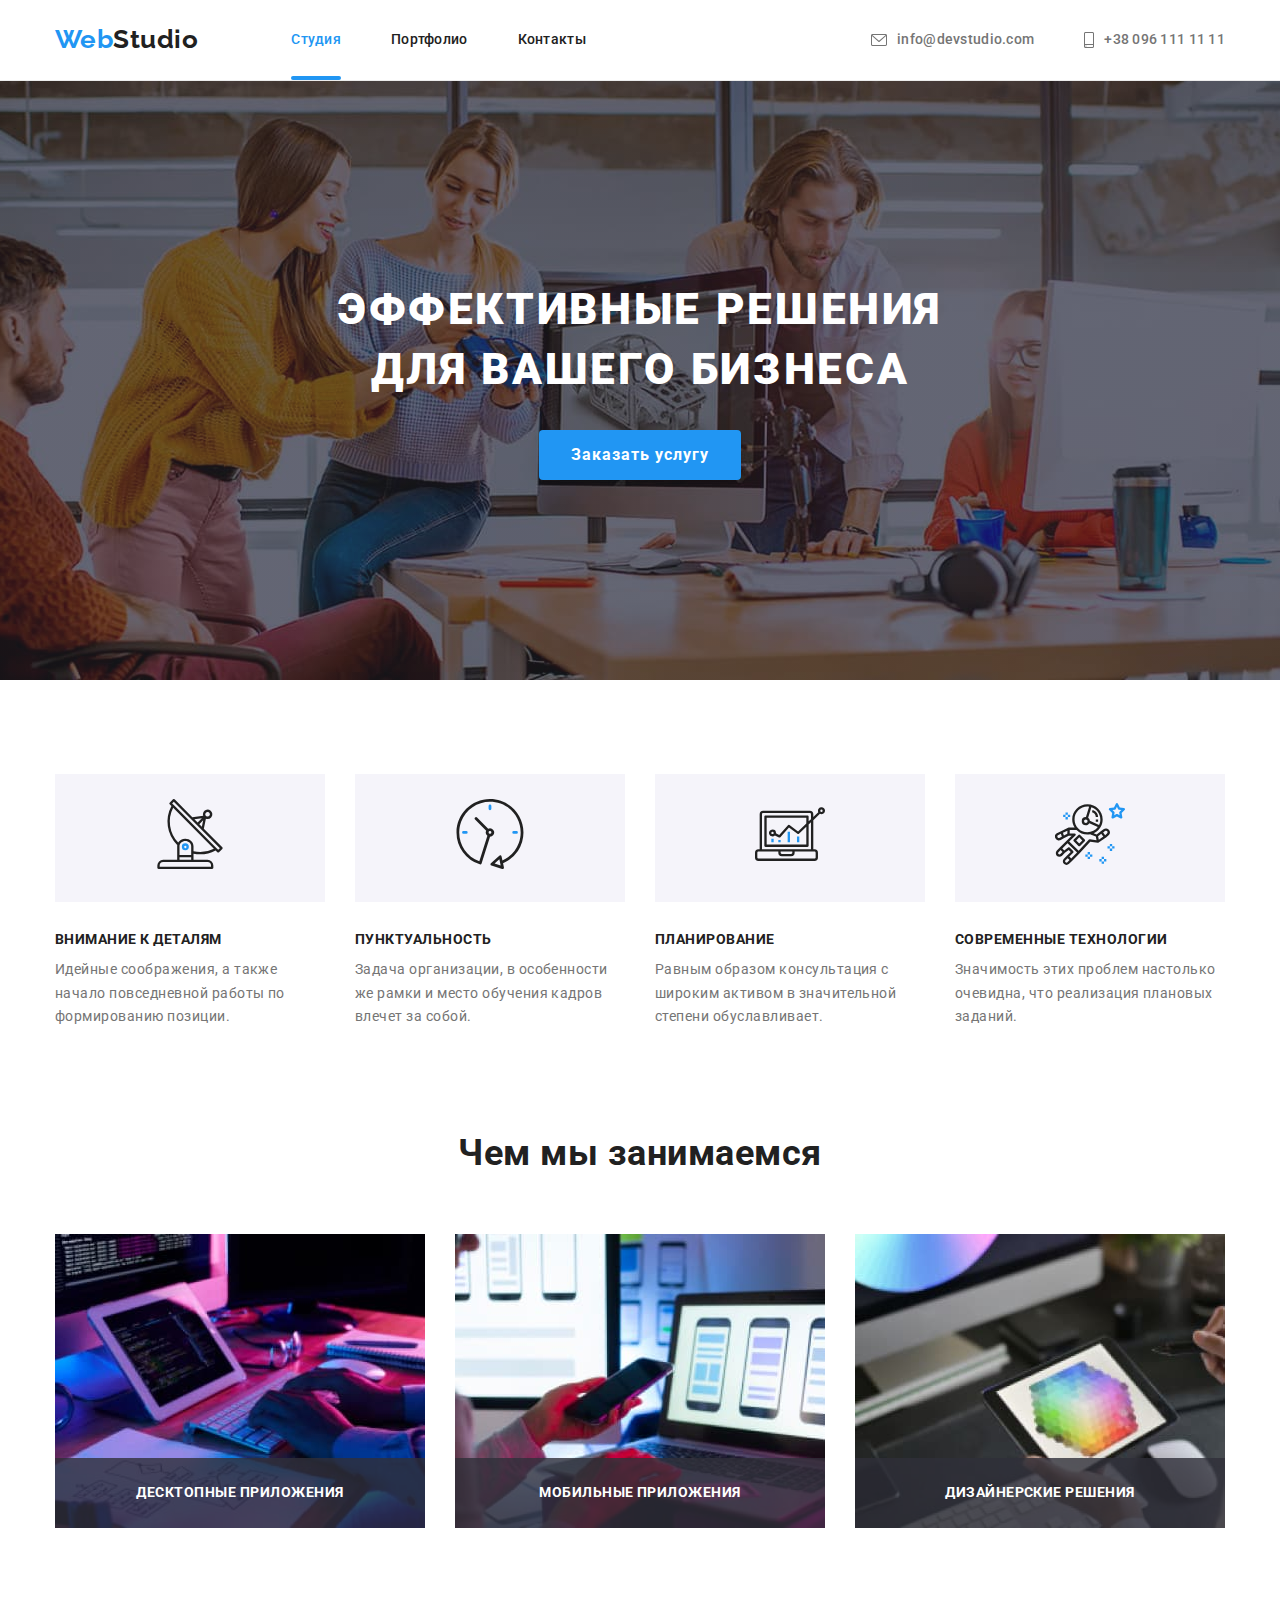
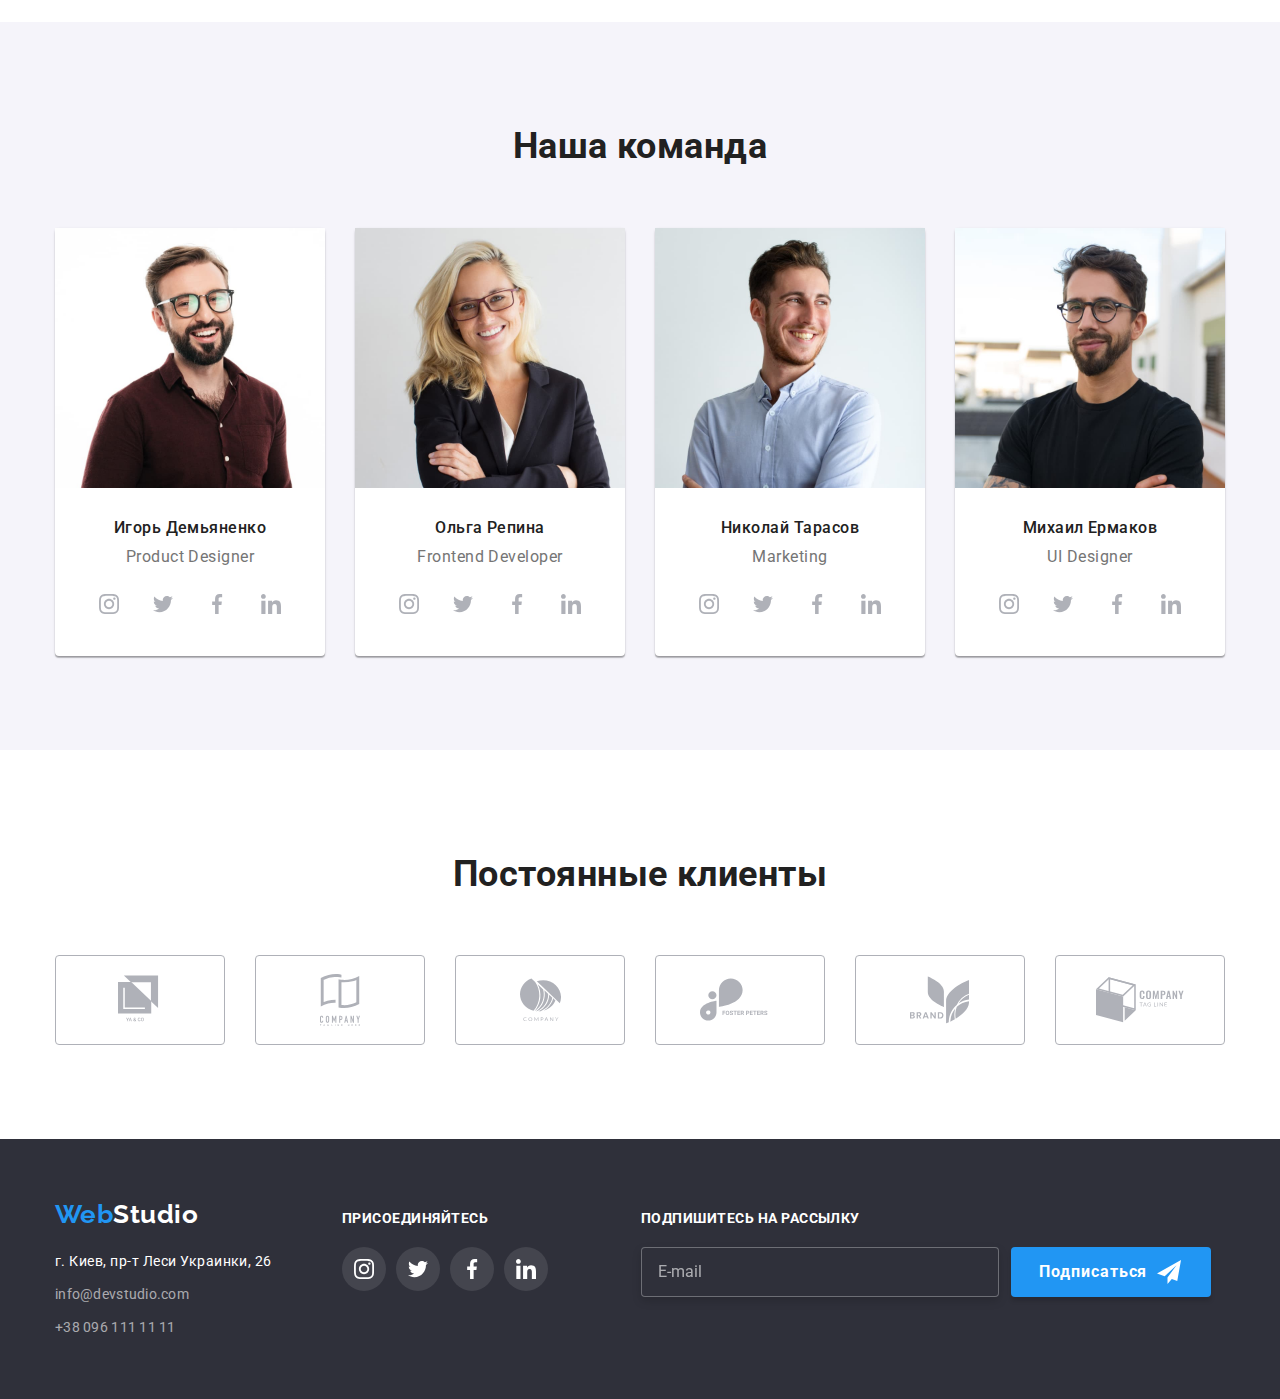
==== index.html @ d0f52b03 "start sass" ====
<!DOCTYPE html>
<html lang="ru">
  <head>
    <meta charset="UTF-8" />
    <meta name="viewport" content="width=device-width, initial-scale=1.0" />
    <title>WebStudio</title>
    <link
      href="https://fonts.googleapis.com/css2?family=Raleway:wght@700&family=Roboto:wght@400;500;700;900&display=swap"
      rel="stylesheet"
    />
    <link rel="stylesheet" href="./css/normalize.css" />
    <link rel="stylesheet" href="./css/styles.css" />
  </head>
  <body class="page">
    <header class="header">
      <div class="container head">
        <nav class="site-nav">
          <a href="./index.html" class="logo"
            ><span class="logoblue">Web</span>Studio</a
          >
          <ul class="site-nav list">
            <li class="site-nav item">
              <a href="./index.html" class="link nav current">Студия</a>
            </li>
            <li class="site-nav item">
              <a href="./portfolio.html" class="link nav">Портфолио</a>
            </li>
            <li class="site-nav item">
              <a href="#contacts" class="link nav">Контакты</a>
            </li>
          </ul>
        </nav>
        <ul class="site-nav list">
          <li class="site-nav item">
            <a href="mailto:info@devstudio.com" class="link nav mail">
              <svg class="envelope-icon">
                <use href="./img/sprite.svg#envelope"></use>
              </svg>
              info@devstudio.com
            </a>
          </li>
          <li class="site-nav item">
            <a href="tel:+380961111111" class="link nav phone">
              <svg class="smartphone-icon">
                <use href="./img/sprite.svg#smartphone"></use>
              </svg>
              +38 096 111 11 11
            </a>
          </li>
        </ul>
      </div>
    </header>

    <main>
      <section class="hero">
        <h1 class="hero-title">Эффективные решения для вашего бизнеса</h1>
        <button class="button" type="button" data-modal-open>
          Заказать услугу
        </button>
      </section>
      <section class="section feature">
        <div class="container feature">
          <h2 class="section-title no-title">Особенности</h2>
          <ul class="feature list">
            <li class="feature item">
              <div class="feature-icon-block">
                <svg class="feature-icon">
                  <use href="./img/sprite.svg#antenna"></use>
                </svg>
              </div>
              <h3 class="feature-title">Внимание к деталям</h3>
              <p class="feature-text">
                Идейные соображения, а также начало повседневной работы по
                формированию позиции.
              </p>
            </li>
            <li class="feature item">
              <div class="feature-icon-block">
                <svg class="feature-icon">
                  <use href="./img/sprite.svg#clock"></use>
                </svg>
              </div>
              <h3 class="feature-title">Пунктуальность</h3>
              <p class="feature-text">
                Задача организации, в особенности же рамки и место обучения
                кадров влечет за собой.
              </p>
            </li>
            <li class="feature item">
              <div class="feature-icon-block">
                <svg class="feature-icon">
                  <use href="./img/sprite.svg#diagram"></use>
                </svg>
              </div>
              <h3 class="feature-title">Планирование</h3>
              <p class="feature-text">
                Равным образом консультация с широким активом в значительной
                степени обуславливает.
              </p>
            </li>
            <li class="feature item">
              <div class="feature-icon-block">
                <svg class="feature-icon">
                  <use href="./img/sprite.svg#astronaut"></use>
                </svg>
              </div>

              <h3 class="feature-title">Современные технологии</h3>
              <p class="feature-text">
                Значимость этих проблем настолько очевидна, что реализация
                плановых заданий.
              </p>
            </li>
          </ul>
        </div>
      </section>
      <section class="section">
        <div class="container">
          <h2 class="section-title">Чем мы занимаемся</h2>
          <ul class="we-do list">
            <li class="we-do item">
              <div class="we-do-title">
                <img
                  src="./img/img1.jpg"
                  alt="Бэкенд разработка"
                  class="we-do-img"
                />
                <div class="we-do-label">
                  <p class="we-do-text">Десктопные приложения</p>
                </div>
              </div>
            </li>
            <li class="we-do item">
              <div class="we-do-title">
                <img
                  src="./img/img2.jpg"
                  alt="Фронтенд разработка"
                  class="we-do-img"
                />
                <div class="we-do-label">
                  <p class="we-do-text">Мобильные приложения</p>
                </div>
              </div>
            </li>
            <li class="we-do item">
              <div class="we-do-title">
                <img
                  src="./img/img3.jpg"
                  alt="Разработка дизайна"
                  class="we-do-img"
                />
                <div class="we-do-label">
                  <p class="we-do-text">Дизайнерские решения</p>
                </div>
              </div>
            </li>
          </ul>
        </div>
      </section>
      <section class="section team">
        <div class="container">
          <h2 class="section-title">Наша команда</h2>
          <ul class="team list">
            <li class="team item">
              <img
                src="./img/product-designer.jpg"
                alt="Фото участника команды"
                class="team-img"
              />
              <div class="team-content">
                <h3 class="team-title">Игорь Демьяненко</h3>
                <p class="team-text">Product Designer</p>
                <ul class="social list">
                  <li class="social-item">
                    <a href="" class="icon-social">
                      <svg class="social-icon-svg">
                        <use href="./img/sprite.svg#instagram"></use>
                      </svg>
                    </a>
                  </li>
                  <li class="social-item">
                    <a href="" class="icon-social">
                      <svg class="social-icon-svg">
                        <use href="./img/sprite.svg#twitter"></use>
                      </svg>
                    </a>
                  </li>
                  <li class="social-item">
                    <a href="" class="icon-social">
                      <svg class="social-icon-svg">
                        <use href="./img/sprite.svg#facebook"></use>
                      </svg>
                    </a>
                  </li>
                  <li class="social-item">
                    <a href="" class="icon-social">
                      <svg class="social-icon-svg">
                        <use href="./img/sprite.svg#linkedin"></use>
                      </svg>
                    </a>
                  </li>
                </ul>
              </div>
            </li>
            <li class="team item">
              <img
                src="./img/frontend-developer.jpg"
                alt="Фото участника команды"
                class="team-img"
              />
              <div class="team-content">
                <h3 class="team-title">Ольга Репина</h3>
                <p class="team-text">Frontend Developer</p>
                <ul class="social list">
                  <li class="social-item">
                    <a href="" class="icon-social">
                      <svg class="social-icon-svg">
                        <use href="./img/sprite.svg#instagram"></use>
                      </svg>
                    </a>
                  </li>
                  <li class="social-item">
                    <a href="" class="icon-social">
                      <svg class="social-icon-svg">
                        <use href="./img/sprite.svg#twitter"></use>
                      </svg>
                    </a>
                  </li>
                  <li class="social-item">
                    <a href="" class="icon-social">
                      <svg class="social-icon-svg">
                        <use href="./img/sprite.svg#facebook"></use>
                      </svg>
                    </a>
                  </li>
                  <li class="social-item">
                    <a href="" class="icon-social">
                      <svg class="social-icon-svg">
                        <use href="./img/sprite.svg#linkedin"></use>
                      </svg>
                    </a>
                  </li>
                </ul>
              </div>
            </li>
            <li class="team item">
              <img
                src="./img/marketing.jpg"
                alt="Фото участника команды"
                class="team-img"
              />
              <div class="team-content">
                <h3 class="team-title">Николай Тарасов</h3>
                <p class="team-text">Marketing</p>
                <ul class="social list">
                  <li class="social-item">
                    <a href="" class="icon-social">
                      <svg class="social-icon-svg">
                        <use href="./img/sprite.svg#instagram"></use>
                      </svg>
                    </a>
                  </li>
                  <li class="social-item">
                    <a href="" class="icon-social">
                      <svg class="social-icon-svg">
                        <use href="./img/sprite.svg#twitter"></use>
                      </svg>
                    </a>
                  </li>
                  <li class="social-item">
                    <a href="" class="icon-social">
                      <svg class="social-icon-svg">
                        <use href="./img/sprite.svg#facebook"></use>
                      </svg>
                    </a>
                  </li>
                  <li class="social-item">
                    <a href="" class="icon-social">
                      <svg class="social-icon-svg">
                        <use href="./img/sprite.svg#linkedin"></use>
                      </svg>
                    </a>
                  </li>
                </ul>
              </div>
            </li>
            <li class="team item">
              <img
                src="./img/ui-designer.jpg"
                alt="Фото участника команды"
                class="team-img"
              />
              <div class="team-content">
                <h3 class="team-title">Михаил Ермаков</h3>
                <p class="team-text">UI Designer</p>
                <ul class="social list">
                  <li class="social-item">
                    <a href="" class="icon-social">
                      <svg class="social-icon-svg">
                        <use href="./img/sprite.svg#instagram"></use>
                      </svg>
                    </a>
                  </li>
                  <li class="social-item">
                    <a href="" class="icon-social">
                      <svg class="social-icon-svg">
                        <use href="./img/sprite.svg#twitter"></use>
                      </svg>
                    </a>
                  </li>
                  <li class="social-item">
                    <a href="" class="icon-social">
                      <svg class="social-icon-svg">
                        <use href="./img/sprite.svg#facebook"></use>
                      </svg>
                    </a>
                  </li>
                  <li class="social-item">
                    <a href="" class="icon-social">
                      <svg class="social-icon-svg">
                        <use href="./img/sprite.svg#linkedin"></use>
                      </svg>
                    </a>
                  </li>
                </ul>
              </div>
            </li>
          </ul>
        </div>
      </section>
      <section class="section">
        <div class="container">
          <h2 class="clients section-title">Постоянные клиенты</h2>
          <ul class="clients list">
            <li class="clients item">
              <a href="" class="clients-link">
                <svg class="clients-icon" width="44">
                  <use href="./img/sprite.svg#logo-1"></use>
                </svg>
              </a>
            </li>
            <li class="clients item">
              <a href="" class="clients-link">
                <svg class="clients-icon" width="40">
                  <use href="./img/sprite.svg#logo-2"></use>
                </svg>
              </a>
            </li>
            <li class="clients item">
              <a href="" class="clients-link">
                <svg class="clients-icon" width="41">
                  <use href="./img/sprite.svg#logo-3"></use>
                </svg>
              </a>
            </li>
            <li class="clients item">
              <a href="" class="clients-link">
                <svg class="clients-icon" width="80">
                  <use href="./img/sprite.svg#logo-4"></use>
                </svg>
              </a>
            </li>
            <li class="clients item">
              <a href="" class="clients-link">
                <svg class="clients-icon" width="59">
                  <use href="./img/sprite.svg#logo-5"></use>
                </svg>
              </a>
            </li>
            <li class="clients item">
              <a href="" class="clients-link">
                <svg class="clients-icon" width="88">
                  <use href="./img/sprite.svg#logo-6"></use>
                </svg>
              </a>
            </li>
          </ul>
        </div>
      </section>
    </main>

    <footer>
      <div class="container footer">
        <div class="contacts-footer" id="contacts">
          <a href="./index.html" class="logo footerlogo"
            ><span class="logoblue">Web</span>Studio</a
          >
          <address class="address">
            <p class="address-text">г. Киев, пр-т Леси Украинки, 26</p>
            <ul class="list">
              <li class="footer-contact-list">
                <a href="mailto:info@devstudio.com" class="link footer-link"
                  >info@devstudio.com</a
                >
              </li>
              <li class="footer-contact-list">
                <a href="tel:+380961111111" class="link footer-link">
                  +38 096 111 11 11
                </a>
              </li>
            </ul>
          </address>
        </div>

        <div class="join-footer">
          <p class="join-text">присоединяйтесь</p>
          <ul class="social list">
            <li class="social-item">
              <a href="" class="icon-social">
                <svg class="social-icon-svg">
                  <use href="./img/sprite.svg#instagram"></use>
                </svg>
              </a>
            </li>
            <li class="social-item">
              <a href="" class="icon-social">
                <svg class="social-icon-svg">
                  <use href="./img/sprite.svg#twitter"></use>
                </svg>
              </a>
            </li>
            <li class="social-item">
              <a href="" class="icon-social">
                <svg class="social-icon-svg">
                  <use href="./img/sprite.svg#facebook"></use>
                </svg>
              </a>
            </li>
            <li class="social-item">
              <a href="" class="icon-social">
                <svg class="social-icon-svg">
                  <use href="./img/sprite.svg#linkedin"></use>
                </svg>
              </a>
            </li>
          </ul>
        </div>
        <div class="subscribe-footer">
          <p class="join-text">Подпишитесь на рассылку</p>
          <div class="subscribe-form">
            <input
              type="email"
              name="email-sub"
              id="email-sub"
              placeholder="E-mail"
              autocomplete="email"
            />
            <button type="submit" class="button">
              Подписаться
              <svg class="subscribe-icon-svg">
                <use href="./img/sprite.svg#icon-send"></use>
              </svg>
            </button>
          </div>
        </div>
      </div>
    </footer>
    <div class="backdrop is-hidden" data-modal>
      <div class="modal">
        <button class="button-close" type="button" data-modal-close>
          <svg class="icon-close">
            <use href="./img/sprite.svg#close"></use>
          </svg>
        </button>
        <p class="modal-title">Оставьте свои данные, мы вам перезвоним</p>
        <form class="js-form">
          <!-- Имя -->
          <div class="form-field">
            <label for="name">Имя</label>
            <input
              class="form-input"
              type="text"
              name="name"
              id="name"
              autocomplete="name"
            />
            <svg class="icon-form-field">
              <use href="./img/sprite.svg#person"></use>
            </svg>
          </div>
          <!-- Телефон -->
          <div class="form-field">
            <label for="tel">Телефон</label>
            <input
              class="form-input"
              type="tel"
              name="tel"
              id="tel"
              autocomplete="tel"
            />
            <svg class="icon-form-field">
              <use href="./img/sprite.svg#phone"></use>
            </svg>
          </div>
          <!-- Почта -->
          <div class="form-field">
            <label for="email">Почта</label>
            <input
              class="form-input"
              type="email"
              name="email"
              id="email"
              autocomplete="email"
            />
            <svg class="icon-form-field">
              <use href="./img/sprite.svg#email"></use>
            </svg>
          </div>
          <!-- Комментарий -->
          <div class="form-field comment">
            <label for="name">Комментарий</label>
            <textarea
              name="comment"
              id="comment"
              rows="6"
              placeholder="Введите текст"
            ></textarea>
          </div>

          <!-- Соглашение -->

          <div class="foem">
            <label for="policy" class="checkbox-label">
              <input
                class="checkbox"
                type="checkbox"
                name="policy"
                value="accept"
                id="policy"
              />
              <span class="icon-check"></span>
              <span>
                Соглашаюсь с рассылкой и принимаю
                <a href="">Условия договора</a>
              </span>
            </label>
          </div>

          <!-- Кнопка отправить -->
          <button type="submit" class="button">Отправить</button>
        </form>
      </div>
    </div>
    <script src="./js/modal.js"></script>
    <script>
      (() => {
        document.querySelector(".js-form").addEventListener("submit", (e) => {
          e.preventDefault();

          new FormData(e.currentTarget).forEach((value, name) =>
            console.log(`${name}: ${value}`)
          );
        });
      })();
    </script>
  </body>
</html>
---- css/styles.css ----
:root {
  --primary-text-color: #757575;
  --title-text-color: #212121;
  --accent-color: #2196f3;
  --white-color: #ffffff;
  --button-background: #f5f4fa;
  --footer-link-color: rgba(255, 255, 255, 0.6);
  --secondary-background: #2f303a;
  --grey-background: #f5f4fa;
  --icon-grey: #afb1b8;
}

*,
::after,
::before {
  box-sizing: border-box;
}

h1,
h2,
h3,
h4,
h5,
h6,
p {
  margin-top: 0;
  margin-bottom: 0;
}

main {
  position: relative;
}

img {
  display: block;
  max-width: 100%;
  height: auto;
}

.container.head {
  display: flex;
  justify-content: space-between;
}

.container {
  margin-left: auto;
  margin-right: auto;
  width: 1200px;
  padding-left: 15px;
  padding-right: 15px;
}

.list {
  margin: 0;
  padding: 0;
  list-style: none;
}

.header {
  position: fixed;
  width: 100%;
  min-height: 80px;
  top: 0;
  left: 0;
  z-index: 1;

  background-color: var(--white-color);
  border-bottom: 1px solid #ececec;
}

.page {
  color: var(--primary-text-color);
  background-color: var(--white-color);
  padding-top: 80px;
  font-family: Roboto, sans-serif;
  letter-spacing: 0.03em;
}
.logo {
  color: var(--title-text-color);

  font-family: Raleway;
  font-weight: bold;
  font-size: 26px;
  line-height: 1.2;
  text-decoration: none;
}
.logoblue {
  color: var(--accent-color);
}

/* Site nav */

.site-nav {
  display: flex;
  align-items: center;
}

.site-nav.list {
  margin-left: 93px;
}

.link {
  color: var(--title-text-color);

  font-weight: 500;
  font-size: 14px;
  line-height: 1.14;
  letter-spacing: 0.02em;
  text-decoration: none;
}

.link.nav {
  display: block;
  padding-top: 32px;
  padding-bottom: 32px;
}

.link.mail {
  color: var(--primary-text-color);
  display: inline-flex;
  align-items: center;
}

.envelope-icon {
  fill: currentColor;
  width: 16px;
  height: 12px;
  margin-right: 10px;
  background-size: contain;
  background-repeat: no-repeat;
  background-position: center;
}

.link.phone {
  color: var(--primary-text-color);
  display: inline-flex;
  align-items: center;
}

.smartphone-icon {
  fill: currentColor;
  width: 10px;
  height: 16px;
  margin-right: 10px;
  background-size: contain;
  background-repeat: no-repeat;
  background-position: center;
}

.link:hover,
.link:focus {
  color: var(--accent-color);
}
.link.current {
  position: relative;
  color: var(--accent-color);
}

.link.current::after {
  position: absolute;
  content: "";
  width: 100%;
  height: 4px;
  bottom: 0px;
  left: 0px;

  background: var(--accent-color);
  border-radius: 2px;
}

.site-nav .item {
  margin-right: 50px;
}

.site-nav .item:last-child {
  margin-right: 0;
}

.hero {
  display: flex;
  flex-direction: column;
  justify-content: center;
  align-items: center;
  max-width: 1600px;
  height: 600px;
  margin-left: auto;
  margin-right: auto;
  text-align: center;
  background-color: #c4c4c4;
  background-image: linear-gradient(
      rgba(47, 48, 58, 0.4) 0%,
      rgba(47, 48, 58, 0.4) 100%
    ),
    url(../img/hero-background.jpg);
  background-repeat: no-repeat;
  background-position: center;
  background-size: cover;
}

.hero-title {
  margin-top: 0;
  margin-bottom: 30px;
  margin-left: auto;
  margin-right: auto;
  width: 696px;
  color: var(--white-color);

  font-weight: 900;
  font-size: 44px;
  line-height: 1.36;
  letter-spacing: 0.06em;
  text-transform: uppercase;
}

.backdrop {
  position: fixed;
  top: 0;
  left: 0;
  width: 100%;
  height: 100%;
  background-color: rgba(0, 0, 0, 0.2);
  z-index: 2;
}

.backdrop.is-hidden {
  opacity: 0;
  pointer-events: none;
}

.modal {
  position: absolute;
  display: flex;
  flex-direction: column;

  top: 50%;
  left: 50%;
  transform: translate(-50%, -50%);
  min-width: 528px;
  min-height: 581px;
  background-color: var(--white-color);
  padding: 40px;

  box-shadow: 0px 1px 3px rgba(0, 0, 0, 0.12), 0px 1px 1px rgba(0, 0, 0, 0.14),
    0px 2px 1px rgba(0, 0, 0, 0.2);
  border-radius: 4px;
}

.button-close {
  position: absolute;

  display: flex;
  justify-content: center;
  align-items: center;

  right: 8px;
  top: 8px;
  color: #000000;
  background-color: var(--white-color);
  border-radius: 50%;

  width: 30px;
  height: 30px;
  border: 1px solid rgba(0, 0, 0, 0.1);
  cursor: pointer;
}

.icon-close {
  width: 11px;
  height: 11px;
  fill: currentColor;
  transform: rotate(-180deg);
  transition: fill 250ms cubic-bezier(0.4, 0, 0.2, 1),
    transform 250ms cubic-bezier(0.4, 0, 0.2, 1);
}

.button-close:hover .icon-close,
.button-close:focus .icon-close {
  fill: var(--accent-color);
  transform: rotate(180deg);
  transition: fill 250ms cubic-bezier(0.4, 0, 0.2, 1),
    transform 250ms cubic-bezier(0.4, 0, 0.2, 1);
}

.section {
  padding-top: 94px;
  padding-bottom: 94px;
  color: var(--primary-text-color);

  font-size: 14px;
  line-height: 1.7;
}

.section-title {
  margin-top: 0;
  margin-bottom: 50px;
  color: var(--title-text-color);

  font-weight: 700;
  font-size: 36px;
  line-height: 1.7;

  text-align: center;
}

.section-title.no-title {
  margin-bottom: 0;
  font-size: 0;
}

.section.feature {
  padding-bottom: 0;
}

.feature.list {
  display: flex;
  justify-content: center;
}
.feature-title {
  margin-bottom: 10px;
  color: var(--title-text-color);

  font-weight: 700;
  font-size: 14px;
  line-height: 1.14;
  text-transform: uppercase;
}
.feature.item {
  margin-right: 30px;
  width: calc((100% - 90px) / 4);
}

.feature.item:last-child {
  margin-right: 0;
}
.feature-icon-block {
  display: block;
  margin-bottom: 30px;
  padding: 25px 100px;
  background-color: var(--button-background);
}

.feature-icon {
  width: 70px;
  height: 70px;
}

.feature-text {
  font-size: 14px;
  line-height: 1.7;
}

.we-do.list {
  display: flex;
  justify-content: center;
}

.we-do.item {
  width: calc((100% - 60px) / 3);
  margin-right: 30px;
}
.we-do.item:last-child {
  margin-right: 0;
}

.we-do-img {
  display: block;
  width: 100%;
}

.we-do-title {
  position: relative;
}

.we-do-label {
  display: flex;
  justify-content: center;
  align-items: center;
  position: absolute;
  width: 100%;
  height: 70px;
  bottom: 0;
  right: 0;
  background-color: rgba(47, 48, 58, 0.8);
}

.we-do-text {
  color: var(--white-color);
  font-weight: 700;
  font-size: 14px;
  line-height: 1.14;
  text-transform: uppercase;
}

.section.team {
  background-color: var(--grey-background);
}

.team.list {
  display: flex;
  justify-content: center;
}

.team.item {
  width: calc((100% - 60px) / 3);
  border-radius: 4px;
  box-shadow: 0px 1px 3px rgba(0, 0, 0, 0.12), 0px 1px 1px rgba(0, 0, 0, 0.14),
    0px 2px 1px rgba(0, 0, 0, 0.2);
  margin-right: 30px;
  background-color: var(--white-color);
}

.team.item:last-child {
  margin-right: 0;
}

.team-content {
  padding-top: 30px;
  padding-bottom: 30px;
  padding-left: 30px;
  padding-right: 30px;
}

.team-title {
  margin-bottom: 10px;
  color: var(--title-text-color);
  text-align: center;

  font-weight: 500;
  font-size: 16px;
  line-height: 1.19;
}
.team-img {
  display: block;
  width: 100%;
}

.team-text {
  margin-bottom: 16px;
  font-size: 16px;
  line-height: 1.19;
  text-align: center;
}

.social.list {
  display: flex;
  justify-content: center;
  height: 44px;
}

.icon-social {
  display: flex;
  justify-content: center;
  align-items: center;
  width: 44px;
  height: 44px;
  color: var(--icon-grey);
  background-color: var(--white-color);
  border-radius: 50%;
}

.social-icon-svg {
  width: 20px;
  height: 20px;
  fill: currentColor;
}

.icon-social:hover,
.icon-social:focus {
  background-color: var(--accent-color);
  color: var(--white-color);
}

.social-item {
  margin-right: 10px;
}
.social-item:last-child {
  margin-right: 0;
}

.card-title {
  padding-bottom: 4px;
  color: var(--title-text-color);
  font-weight: 700;
  font-size: 18px;
  line-height: 2;
  letter-spacing: 0.06em;
}

.card-text {
  font-size: 16px;
  line-height: 2;
  color: var(--primary-text-color);
  text-decoration: none;
}

.button {
  display: inline-block;
  border-radius: 4px;

  background-color: var(--accent-color);
  color: var(--white-color);

  font-family: inherit;
  text-decoration: none;
  text-align: center;
}

.hero > .button {
  display: flex;
  align-items: center;
  min-width: 200px;
  min-height: 50px;
  padding: 10px 32px;
  border: 0;

  font-weight: 700;
  font-size: 16px;
  line-height: 1.9;

  letter-spacing: 0.06em;
  box-shadow: 0px 4px 4px rgba(0, 0, 0, 0.15);
}
.hero > .button:hover {
  background: #188ce8;
  cursor: pointer;
}

.clients.list {
  display: flex;
  justify-content: center;
}

.clients.item {
  width: calc((100% - 5 * 30px) / 6);
  margin-right: 30px;
}
.clients.item:last-child {
  margin-right: 0;
}
.clients-link {
  min-width: 170px;
  width: 100%;
  height: 90px;
  display: flex;
  justify-content: center;
  align-items: center;
  border: 1px solid;
  border-color: var(--icon-grey);
  color: var(--icon-grey);
  box-sizing: border-box;
  border-radius: 4px;
}

.clients-link:hover {
  border-color: var(--accent-color);
  color: var(--accent-color);
}

.clients-icon {
  fill: currentColor;
}

.clients.section-title {
  margin-bottom: 50px;
}

.client-img {
  width: 170px;
  height: 90px;
}
.checkbox-label {
  display: flex;
  align-items: center;
}

.checkbox {
  position: absolute;
  width: 1px;
  height: 1px;
  margin: -1px;
  border: 0;
  padding: 0;
  clip: rect(0 0 0 0);
  overflow: hidden;
}

.icon-check {
  display: inline-block;
  width: 16px;
  height: 15px;
  margin-right: 7px;
  border: 2px solid var(--title-text-color);
  border-radius: 3px;
  transition: border-color 250ms cubic-bezier(0.4, 0, 0.2, 1);
}

.checkbox:hover + .icon-check {
  border-color: var(--accent-color);
}

.checkbox:checked + .icon-check {
  width: 16px;
  height: 15px;
  background-image: url("../img/check.svg");
  border-color: var(--accent-color);
  background-color: var(--accent-color);
  background-origin: border-box;
  background-repeat: no-repeat;
  background-size: contain;
  background-position: center;
}

.portfolio-section {
  padding-top: 94px;
  padding-bottom: 94px;
}

.portfolio-nav.list {
  display: flex;
  justify-content: center;
  margin-bottom: 50px;
}

.portfolio-nav.button {
  padding: 6px 22px;
  border-radius: 4px;
  border: 0;
  background-color: var(--button-background);
  color: var(--title-text-color);

  font-weight: 500;
  font-size: 16px;
  line-height: 1.6;
}

.portfolio-nav.button:hover,
.portfolio-nav.button:focus {
  background-color: var(--accent-color);
  color: var(--white-color);
  cursor: pointer;
}

.portfolio-but-item {
  margin-right: 8px;
}

.portfolio-but-item:last-child {
  margin-right: 0;
}

.portfolio.list {
  display: flex;
  flex-wrap: wrap;
}

.portfolio.item {
  width: calc((100% - 60px) / 3);
  margin-right: 30px;
  margin-bottom: 30px;
}

.card-text.block {
  border-left: 1px;
  border-right: 1px;
  border-bottom: 1px;
  border-left-style: solid;
  border-right-style: solid;
  border-bottom-style: solid;
  border-color: #eeeeee;

  padding-left: 24px;
  padding-right: 24px;
  padding-top: 20px;
  padding-bottom: 20px;
}

.portfolio.item:nth-child(3n) {
  margin-right: 0;
  margin-bottom: 30px;
}

.portfolio.item:nth-last-child(-n + 3) {
  margin-bottom: 0;
}

.portfolio-img {
  display: block;
  width: 100%;
}

.portfolio.item:hover {
  box-shadow: 0px 1px 1px rgba(0, 0, 0, 0.12), 0px 4px 4px rgba(0, 0, 0, 0.06),
    1px 4px 6px rgba(0, 0, 0, 0.16);
}

.text-hidden {
  position: relative;
  overflow: hidden;
}

.portfolio-link {
  width: 370px;
  text-decoration: none;
}

.portfolio-text-position {
  position: absolute;
  top: 0;
  left: 0;
  padding: 63px 24px;

  width: 100%;
  height: 100%;
  bottom: 0;
  right: 0;
  opacity: 0;
  background-color: rgba(33, 150, 243, 0.9);
  transition: 250ms cubic-bezier(0.4, 0, 0.2, 1);
  transform: translateY(100%);
}

.text-comment {
  color: var(--white-color);
  font-size: 18px;
  line-height: 1.56;
}

.portfolio-link:hover .portfolio-text-position,
.portfolio-link:focus .portfolio-text-position {
  opacity: 1;
  transform: translateY(0%);
}

footer {
  padding-top: 60px;
  padding-bottom: 60px;
  background-color: #2f303a;
}

.address {
  color: var(--white-color);

  font-style: normal;
  font-size: 14px;
  line-height: 1.7;
}
.address-text {
  display: inline-block;
  margin-bottom: 9px;
}

.footer-contact-list {
  margin-bottom: 9px;
}

.footer-contact-list:last-child {
  margin-bottom: 0;
}

.footer-link {
  display: inline-block;
  color: var(--footer-link-color);

  font-weight: 400;
}

.logo.footerlogo {
  display: inline-block;
  margin-bottom: 20px;
  color: var(--white-color);
}

.container.footer {
  display: flex;
  align-items: baseline;
}

.contacts-footer {
  margin-right: 70px;
}

.join-footer {
  margin-right: 93px;
}

.join-text {
  font-weight: 700;
  font-size: 14px;
  line-height: 1.14;
  text-transform: uppercase;
  color: var(--white-color);
  margin-bottom: 20px;
}

footer .social.list {
  display: flex;
}

footer .icon-social {
  display: flex;
  justify-content: center;
  align-items: center;
  width: 44px;
  height: 44px;
  background-color: rgba(255, 255, 255, 0.1);
  border-radius: 50%;
}

footer .icon-social:hover,
.icon-social:focus {
  background-color: var(--accent-color);
}

footer .social-icon-svg {
  width: 20px;
  height: 20px;
  fill: var(--white-color);
}

.icon {
  width: 50px;
  height: 50px;
  margin: 0.5em;
}

.subscribe-form {
  display: flex;
  flex-direction: row;
}

.subscribe-form input {
  width: 358px;
  margin: 0;
  margin-right: 12px;
  padding: 15px 16px;
  border: 1px solid rgba(255, 255, 255, 0.3);
  filter: drop-shadow(0px 4px 4px rgba(0, 0, 0, 0.15));
  color: rgba(255, 255, 255, 0.6);
  background-color: var(--secondary-background);
  border-radius: 4px;
}
.subscribe-form input::placeholder {
  font-size: 16px;
  line-height: 1.25;

  color: rgba(255, 255, 255, 0.6);
}

.subscribe-form .button {
  display: flex;
  align-items: center;

  min-width: 200px;
  min-height: 50px;
  padding: 10px 28px;
  border: 0;

  text-align: left;
  font-weight: 700;
  font-size: 16px;
  line-height: 1.9;

  letter-spacing: 0.06em;
  box-shadow: 0px 4px 4px rgba(0, 0, 0, 0.15);
}
.subscribe-form .button:hover,
.subscribe-form .button:focus {
  background: #188ce8;
  cursor: pointer;
}

.subscribe-icon-svg {
  margin-left: 10px;
  width: 24px;
  height: 24px;
  fill: var(--white-color);

  background-size: contain;
  background-repeat: no-repeat;
  background-position: center;
}

.modal-title {
  margin-bottom: 12px;

  font-weight: 700;
  font-size: 20px;
  line-height: 1, 15;
  text-align: center;

  color: var(--title-text-color);
}

.form-field {
  position: relative;
  display: flex;
  flex-direction: column;
  margin-bottom: 10px;
}

.form-field label {
  margin-bottom: 4px;
}

.form-field input {
  margin: 0;
  padding: 11px 12px;
  padding-left: 42px;
  border: 1px solid rgba(33, 33, 33, 0.2);
  border-radius: 4px;
  outline-color: transparent;
  transition: outline-color 250ms cubic-bezier(0.4, 0, 0.2, 1);
}

.form-field textarea {
  height: 120px;
  margin: 0;
  padding: 12px 16px;

  border: 1px solid rgba(33, 33, 33, 0.2);
  border-radius: 4px;
  resize: none;
  outline-color: transparent;
  transition: outline-color 250ms cubic-bezier(0.4, 0, 0.2, 1);
}
.form-field textarea::placeholder {
  font-size: 12px;
  line-height: 1.17;
  letter-spacing: 0.01em;

  color: rgba(117, 117, 117, 0.5);
}

.icon-form-field {
  position: absolute;
  bottom: 11px;
  left: 12px;
  width: 18px;
  height: 18px;
  fill: var(--title-text-color);
  transition: fill 250ms cubic-bezier(0.4, 0, 0.2, 1);
}

.form-input:focus {
  outline-color: var(--accent-color);
}

.form-input:focus ~ .icon-form-field {
  fill: var(--accent-color);
}

.form-field textarea:focus {
  outline-color: var(--accent-color);
}

.foem {
  margin-bottom: 30px;
}

.form-field.comment {
  margin-bottom: 20px;
}

.form-field label {
  font-size: 12px;
  line-height: 1.17;

  letter-spacing: 0.01em;
}

.foem label {
  font-size: 14px;
  line-height: 1.71;
}

.foem a {
  color: var(--accent-color);
}

.modal .button {
  display: block;
  margin-left: auto;
  margin-right: auto;
  min-width: 200px;
  min-height: 50px;
  padding: 10px 32px;
  border: 0;

  font-weight: 700;
  font-size: 16px;
  line-height: 1.9;

  letter-spacing: 0.06em;
  box-shadow: 0px 4px 4px rgba(0, 0, 0, 0.15);
  background-color: var(--accent-color);
  transition: background-color 250ms cubic-bezier(0.4, 0, 0.2, 1);
}
.modal .button:hover,
.modal .button:focus {
  background: #188ce8;
  cursor: pointer;
}
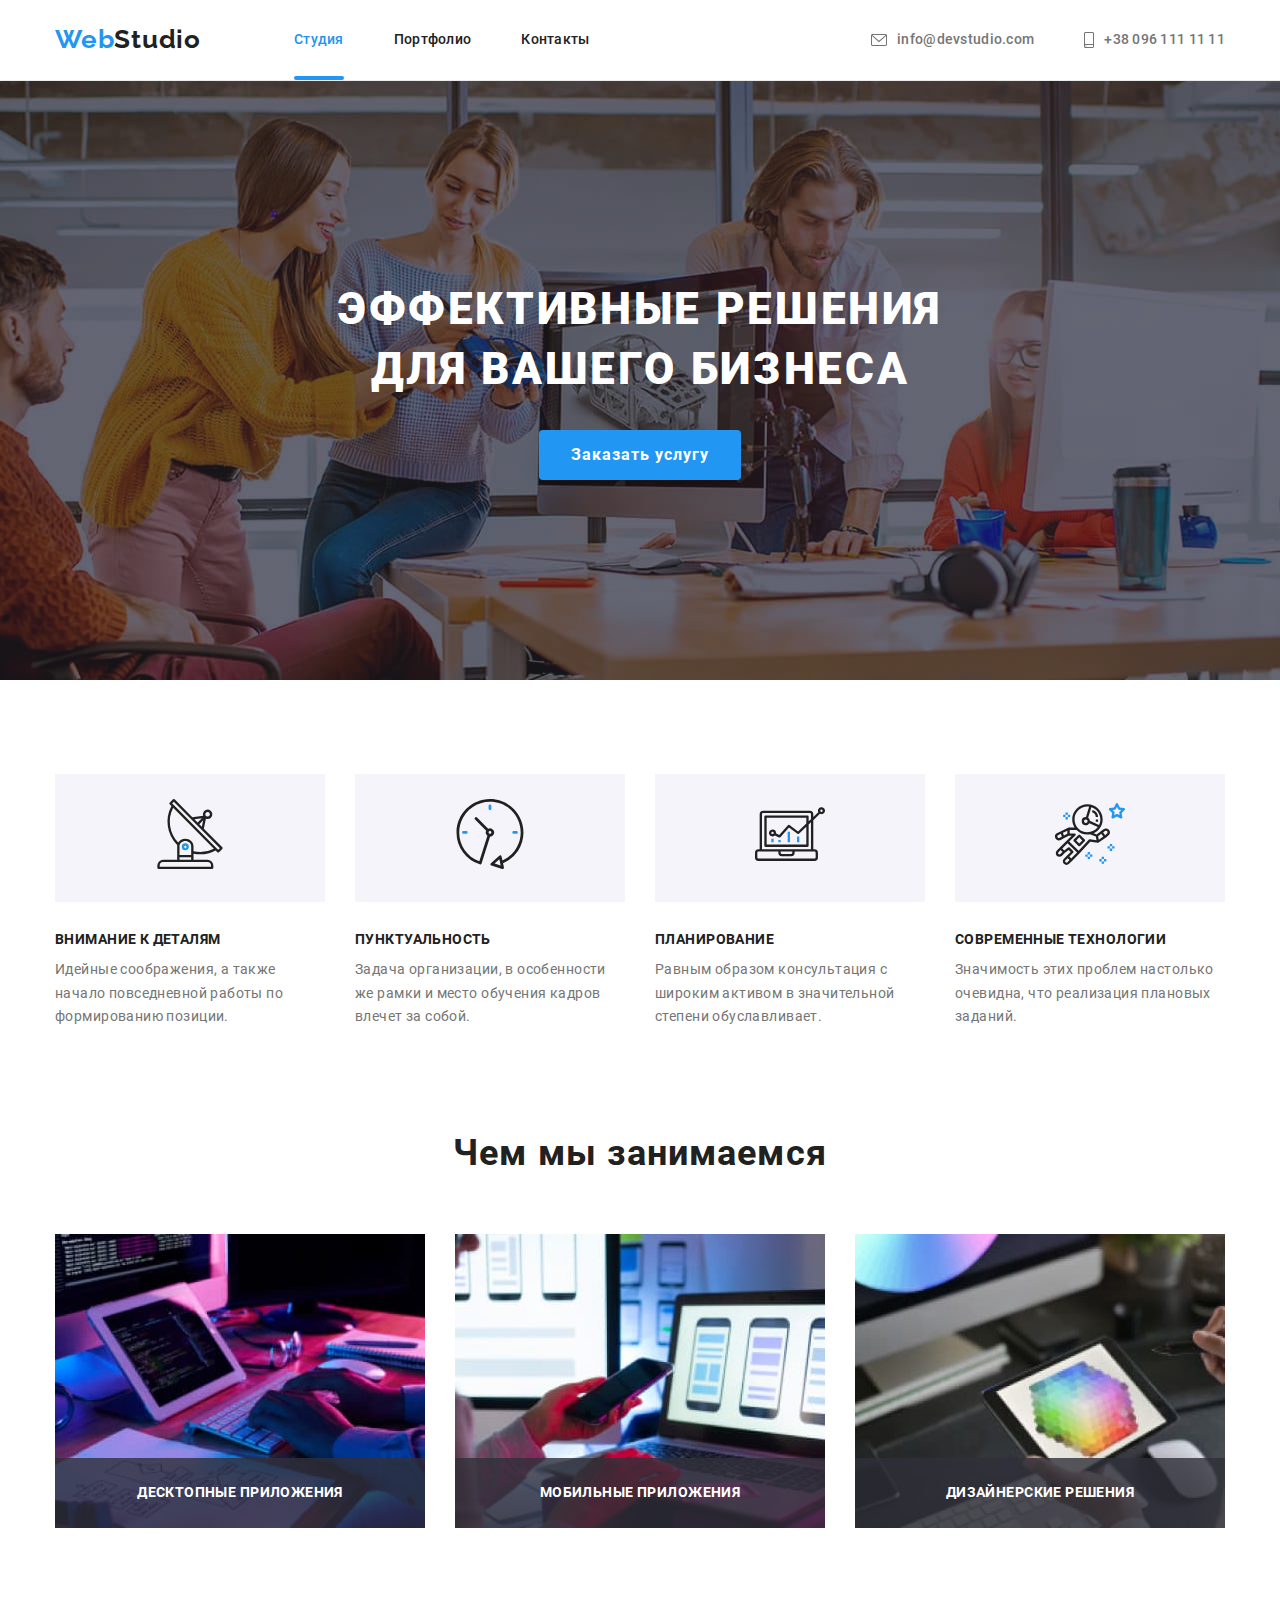
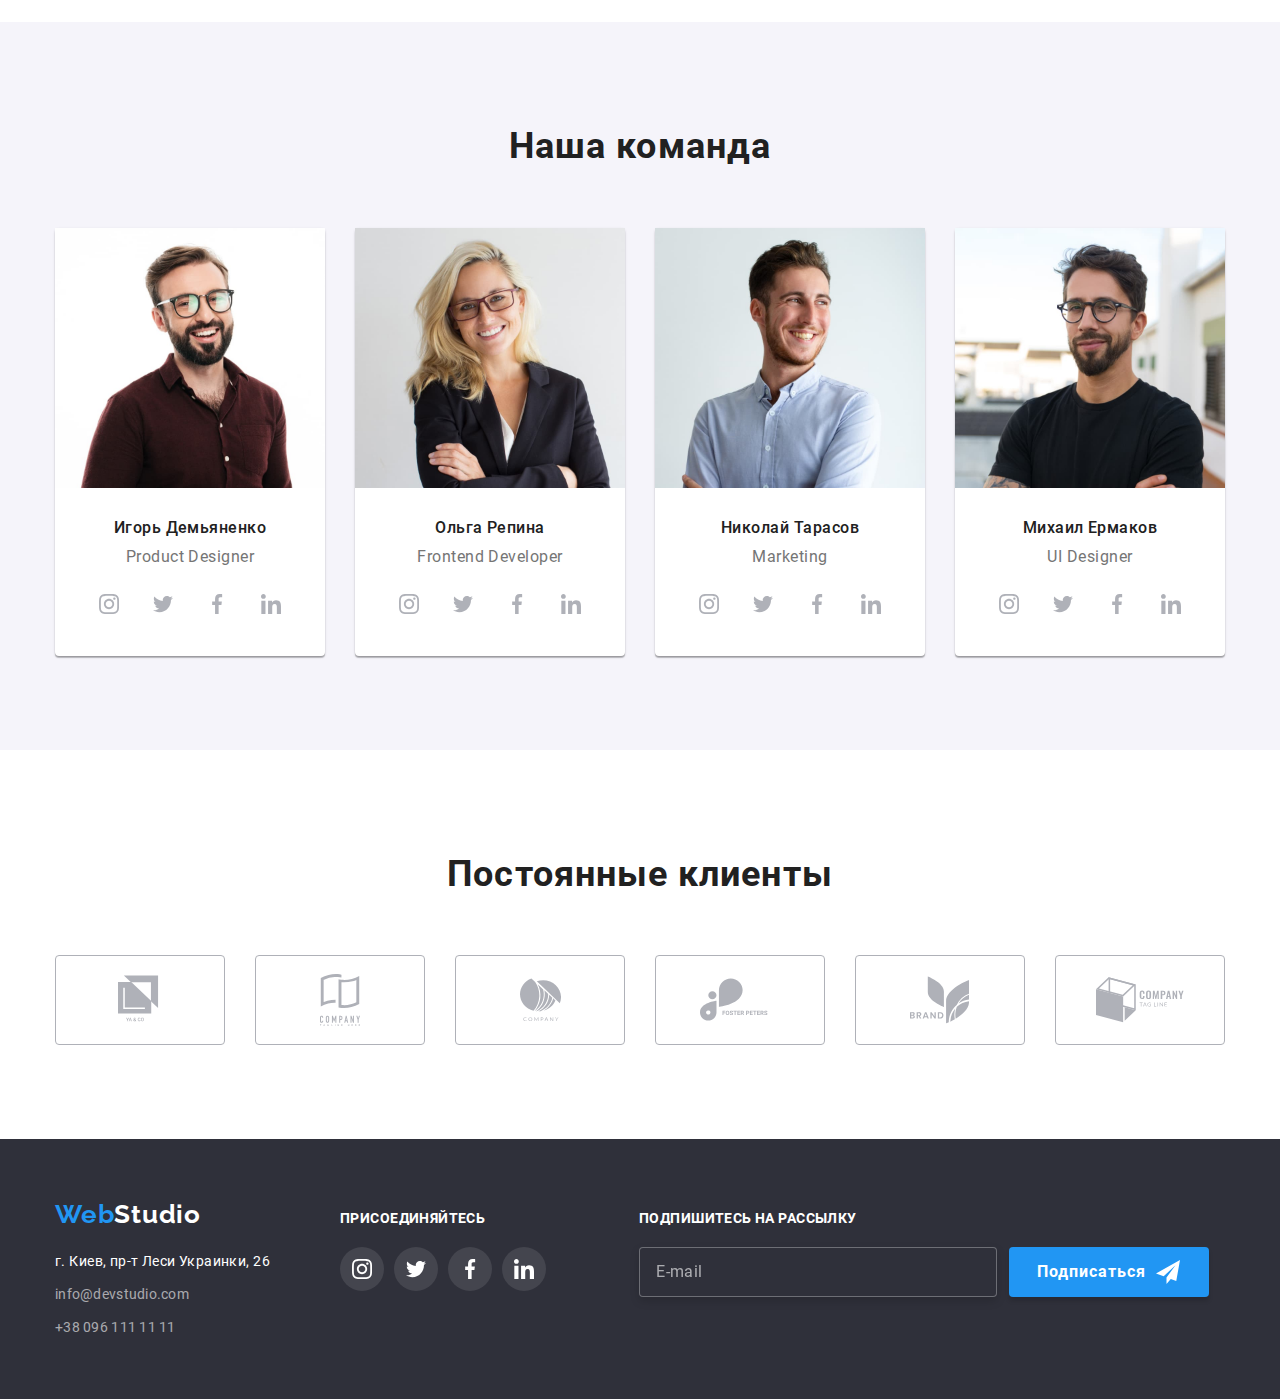
==== commit 1d3b9672: "sass" ====
--- a/index.html
+++ b/index.html
@@ -4,44 +4,53 @@
     <meta charset="UTF-8" />
     <meta name="viewport" content="width=device-width, initial-scale=1.0" />
     <title>WebStudio</title>
-    <link
+    <!--     <link
       href="https://fonts.googleapis.com/css2?family=Raleway:wght@700&family=Roboto:wght@400;500;700;900&display=swap"
       rel="stylesheet"
-    />
-    <link rel="stylesheet" href="./css/normalize.css" />
-    <link rel="stylesheet" href="./css/styles.css" />
+    /> -->
+    <link rel="stylesheet" href="./css/main.min.css" />
   </head>
   <body class="page">
     <header class="header">
-      <div class="container head">
-        <nav class="site-nav">
+      <div class="container container__header">
+        <nav class="navigation">
           <a href="./index.html" class="logo"
-            ><span class="logoblue">Web</span>Studio</a
+            ><span class="logo--accent">Web</span>Studio</a
           >
-          <ul class="site-nav list">
-            <li class="site-nav item">
-              <a href="./index.html" class="link nav current">Студия</a>
-            </li>
-            <li class="site-nav item">
-              <a href="./portfolio.html" class="link nav">Портфолио</a>
-            </li>
-            <li class="site-nav item">
-              <a href="#contacts" class="link nav">Контакты</a>
+          <ul class="navigation navigation__list list">
+            <li class="navigation navigation__item">
+              <a href="./index.html" class="navigation__link link link--current"
+                >Студия</a
+              >
+            </li>
+            <li class="navigation navigation__item">
+              <a href="./portfolio.html" class="navigation__link link"
+                >Портфолио</a
+              >
+            </li>
+            <li class="navigation navigation__item">
+              <a href="#contacts" class="navigation__link link">Контакты</a>
             </li>
           </ul>
         </nav>
-        <ul class="site-nav list">
-          <li class="site-nav item">
-            <a href="mailto:info@devstudio.com" class="link nav mail">
-              <svg class="envelope-icon">
+        <ul class="navigation navigation__list list">
+          <li class="navigation navigation__item">
+            <a
+              href="mailto:info@devstudio.com"
+              class="navigation__link link navigation__mail"
+            >
+              <svg class="navigation__mail--envelope">
                 <use href="./img/sprite.svg#envelope"></use>
               </svg>
               info@devstudio.com
             </a>
           </li>
-          <li class="site-nav item">
-            <a href="tel:+380961111111" class="link nav phone">
-              <svg class="smartphone-icon">
+          <li class="navigation navigation__item">
+            <a
+              href="tel:+380961111111"
+              class="navigation__link link navigation__phone"
+            >
+              <svg class="navigation__phone--smartphone">
                 <use href="./img/sprite.svg#smartphone"></use>
               </svg>
               +38 096 111 11 11
@@ -53,60 +62,60 @@
 
     <main>
       <section class="hero">
-        <h1 class="hero-title">Эффективные решения для вашего бизнеса</h1>
-        <button class="button" type="button" data-modal-open>
+        <h1 class="hero__title">Эффективные решения для вашего бизнеса</h1>
+        <button class="hero__button button" type="button" data-modal-open>
           Заказать услугу
         </button>
       </section>
-      <section class="section feature">
-        <div class="container feature">
-          <h2 class="section-title no-title">Особенности</h2>
-          <ul class="feature list">
-            <li class="feature item">
-              <div class="feature-icon-block">
-                <svg class="feature-icon">
+      <section class="section feature__section">
+        <div class="container">
+          <h2 class="section__title--no-title">Особенности</h2>
+          <ul class="feature__list list">
+            <li class="feature__item">
+              <div class="feature__icon-block">
+                <svg class="feature__icon">
                   <use href="./img/sprite.svg#antenna"></use>
                 </svg>
               </div>
-              <h3 class="feature-title">Внимание к деталям</h3>
-              <p class="feature-text">
+              <h3 class="feature__block-title">Внимание к деталям</h3>
+              <p class="feature__text">
                 Идейные соображения, а также начало повседневной работы по
                 формированию позиции.
               </p>
             </li>
-            <li class="feature item">
-              <div class="feature-icon-block">
-                <svg class="feature-icon">
+            <li class="feature__item">
+              <div class="feature__icon-block">
+                <svg class="feature__icon">
                   <use href="./img/sprite.svg#clock"></use>
                 </svg>
               </div>
-              <h3 class="feature-title">Пунктуальность</h3>
-              <p class="feature-text">
+              <h3 class="feature__block-title">Пунктуальность</h3>
+              <p class="feature__text">
                 Задача организации, в особенности же рамки и место обучения
                 кадров влечет за собой.
               </p>
             </li>
-            <li class="feature item">
-              <div class="feature-icon-block">
-                <svg class="feature-icon">
+            <li class="feature__item">
+              <div class="feature__icon-block">
+                <svg class="feature__icon">
                   <use href="./img/sprite.svg#diagram"></use>
                 </svg>
               </div>
-              <h3 class="feature-title">Планирование</h3>
-              <p class="feature-text">
+              <h3 class="feature__block-title">Планирование</h3>
+              <p class="feature__text">
                 Равным образом консультация с широким активом в значительной
                 степени обуславливает.
               </p>
             </li>
-            <li class="feature item">
-              <div class="feature-icon-block">
-                <svg class="feature-icon">
+            <li class="feature__item">
+              <div class="feature__icon-block">
+                <svg class="feature__icon">
                   <use href="./img/sprite.svg#astronaut"></use>
                 </svg>
               </div>
 
-              <h3 class="feature-title">Современные технологии</h3>
-              <p class="feature-text">
+              <h3 class="feature__block-title">Современные технологии</h3>
+              <p class="feature__text">
                 Значимость этих проблем настолько очевидна, что реализация
                 плановых заданий.
               </p>
@@ -116,85 +125,85 @@
       </section>
       <section class="section">
         <div class="container">
-          <h2 class="section-title">Чем мы занимаемся</h2>
-          <ul class="we-do list">
-            <li class="we-do item">
-              <div class="we-do-title">
+          <h2 class="section__title">Чем мы занимаемся</h2>
+          <ul class="list__center list">
+            <li class="examples__item">
+              <div class="examples__title">
                 <img
                   src="./img/img1.jpg"
                   alt="Бэкенд разработка"
-                  class="we-do-img"
+                  class="examples__img"
                 />
-                <div class="we-do-label">
-                  <p class="we-do-text">Десктопные приложения</p>
+                <div class="examples__label">
+                  <p class="examples__text">Десктопные приложения</p>
                 </div>
               </div>
             </li>
-            <li class="we-do item">
-              <div class="we-do-title">
+            <li class="examples__item">
+              <div class="examples__title">
                 <img
                   src="./img/img2.jpg"
                   alt="Фронтенд разработка"
-                  class="we-do-img"
+                  class="examples__img"
                 />
-                <div class="we-do-label">
-                  <p class="we-do-text">Мобильные приложения</p>
+                <div class="examples__label">
+                  <p class="examples__text">Мобильные приложения</p>
                 </div>
               </div>
             </li>
-            <li class="we-do item">
-              <div class="we-do-title">
+            <li class="examples__item">
+              <div class="examples__title">
                 <img
                   src="./img/img3.jpg"
                   alt="Разработка дизайна"
-                  class="we-do-img"
+                  class="examples__img"
                 />
-                <div class="we-do-label">
-                  <p class="we-do-text">Дизайнерские решения</p>
+                <div class="examples__label">
+                  <p class="examples__text">Дизайнерские решения</p>
                 </div>
               </div>
             </li>
           </ul>
         </div>
       </section>
-      <section class="section team">
+      <section class="section team__section">
         <div class="container">
-          <h2 class="section-title">Наша команда</h2>
-          <ul class="team list">
-            <li class="team item">
+          <h2 class="section__title">Наша команда</h2>
+          <ul class="list__center list">
+            <li class="team__item">
               <img
                 src="./img/product-designer.jpg"
                 alt="Фото участника команды"
-                class="team-img"
+                class="team__img"
               />
-              <div class="team-content">
-                <h3 class="team-title">Игорь Демьяненко</h3>
-                <p class="team-text">Product Designer</p>
-                <ul class="social list">
-                  <li class="social-item">
-                    <a href="" class="icon-social">
-                      <svg class="social-icon-svg">
+              <div class="team__content">
+                <h3 class="team__title">Игорь Демьяненко</h3>
+                <p class="team__text">Product Designer</p>
+                <ul class="social__list list">
+                  <li class="social__item">
+                    <a href="" class="social__icon">
+                      <svg class="social__icon-svg">
                         <use href="./img/sprite.svg#instagram"></use>
                       </svg>
                     </a>
                   </li>
-                  <li class="social-item">
-                    <a href="" class="icon-social">
-                      <svg class="social-icon-svg">
+                  <li class="social__item">
+                    <a href="" class="social__icon">
+                      <svg class="social__icon-svg">
                         <use href="./img/sprite.svg#twitter"></use>
                       </svg>
                     </a>
                   </li>
-                  <li class="social-item">
-                    <a href="" class="icon-social">
-                      <svg class="social-icon-svg">
+                  <li class="social__item">
+                    <a href="" class="social__icon">
+                      <svg class="social__icon-svg">
                         <use href="./img/sprite.svg#facebook"></use>
                       </svg>
                     </a>
                   </li>
-                  <li class="social-item">
-                    <a href="" class="icon-social">
-                      <svg class="social-icon-svg">
+                  <li class="social__item">
+                    <a href="" class="social__icon">
+                      <svg class="social__icon-svg">
                         <use href="./img/sprite.svg#linkedin"></use>
                       </svg>
                     </a>
@@ -202,40 +211,40 @@
                 </ul>
               </div>
             </li>
-            <li class="team item">
+            <li class="team__item">
               <img
                 src="./img/frontend-developer.jpg"
                 alt="Фото участника команды"
-                class="team-img"
+                class="team__img"
               />
-              <div class="team-content">
-                <h3 class="team-title">Ольга Репина</h3>
-                <p class="team-text">Frontend Developer</p>
-                <ul class="social list">
-                  <li class="social-item">
-                    <a href="" class="icon-social">
-                      <svg class="social-icon-svg">
+              <div class="team__content">
+                <h3 class="team__title">Ольга Репина</h3>
+                <p class="team__text">Frontend Developer</p>
+                <ul class="social__list list">
+                  <li class="social__item">
+                    <a href="" class="social__icon">
+                      <svg class="social__icon-svg">
                         <use href="./img/sprite.svg#instagram"></use>
                       </svg>
                     </a>
                   </li>
-                  <li class="social-item">
-                    <a href="" class="icon-social">
-                      <svg class="social-icon-svg">
+                  <li class="social__item">
+                    <a href="" class="social__icon">
+                      <svg class="social__icon-svg">
                         <use href="./img/sprite.svg#twitter"></use>
                       </svg>
                     </a>
                   </li>
-                  <li class="social-item">
-                    <a href="" class="icon-social">
-                      <svg class="social-icon-svg">
+                  <li class="social__item">
+                    <a href="" class="social__icon">
+                      <svg class="social__icon-svg">
                         <use href="./img/sprite.svg#facebook"></use>
                       </svg>
                     </a>
                   </li>
-                  <li class="social-item">
-                    <a href="" class="icon-social">
-                      <svg class="social-icon-svg">
+                  <li class="social__item">
+                    <a href="" class="social__icon">
+                      <svg class="social__icon-svg">
                         <use href="./img/sprite.svg#linkedin"></use>
                       </svg>
                     </a>
@@ -243,40 +252,40 @@
                 </ul>
               </div>
             </li>
-            <li class="team item">
+            <li class="team__item">
               <img
                 src="./img/marketing.jpg"
                 alt="Фото участника команды"
-                class="team-img"
+                class="team__img"
               />
-              <div class="team-content">
-                <h3 class="team-title">Николай Тарасов</h3>
-                <p class="team-text">Marketing</p>
-                <ul class="social list">
-                  <li class="social-item">
-                    <a href="" class="icon-social">
-                      <svg class="social-icon-svg">
+              <div class="team__content">
+                <h3 class="team__title">Николай Тарасов</h3>
+                <p class="team__text">Marketing</p>
+                <ul class="social__list list">
+                  <li class="social__item">
+                    <a href="" class="social__icon">
+                      <svg class="social__icon-svg">
                         <use href="./img/sprite.svg#instagram"></use>
                       </svg>
                     </a>
                   </li>
-                  <li class="social-item">
-                    <a href="" class="icon-social">
-                      <svg class="social-icon-svg">
+                  <li class="social__item">
+                    <a href="" class="social__icon">
+                      <svg class="social__icon-svg">
                         <use href="./img/sprite.svg#twitter"></use>
                       </svg>
                     </a>
                   </li>
-                  <li class="social-item">
-                    <a href="" class="icon-social">
-                      <svg class="social-icon-svg">
+                  <li class="social__item">
+                    <a href="" class="social__icon">
+                      <svg class="social__icon-svg">
                         <use href="./img/sprite.svg#facebook"></use>
                       </svg>
                     </a>
                   </li>
-                  <li class="social-item">
-                    <a href="" class="icon-social">
-                      <svg class="social-icon-svg">
+                  <li class="social__item">
+                    <a href="" class="social__icon">
+                      <svg class="social__icon-svg">
                         <use href="./img/sprite.svg#linkedin"></use>
                       </svg>
                     </a>
@@ -284,40 +293,40 @@
                 </ul>
               </div>
             </li>
-            <li class="team item">
+            <li class="team__item">
               <img
                 src="./img/ui-designer.jpg"
                 alt="Фото участника команды"
-                class="team-img"
+                class="team__img"
               />
-              <div class="team-content">
-                <h3 class="team-title">Михаил Ермаков</h3>
-                <p class="team-text">UI Designer</p>
-                <ul class="social list">
-                  <li class="social-item">
-                    <a href="" class="icon-social">
-                      <svg class="social-icon-svg">
+              <div class="team__content">
+                <h3 class="team__title">Михаил Ермаков</h3>
+                <p class="team__text">UI Designer</p>
+                <ul class="social__list list">
+                  <li class="social__item">
+                    <a href="" class="social__icon">
+                      <svg class="social__icon-svg">
                         <use href="./img/sprite.svg#instagram"></use>
                       </svg>
                     </a>
                   </li>
-                  <li class="social-item">
-                    <a href="" class="icon-social">
-                      <svg class="social-icon-svg">
+                  <li class="social__item">
+                    <a href="" class="social__icon">
+                      <svg class="social__icon-svg">
                         <use href="./img/sprite.svg#twitter"></use>
                       </svg>
                     </a>
                   </li>
-                  <li class="social-item">
-                    <a href="" class="icon-social">
-                      <svg class="social-icon-svg">
+                  <li class="social__item">
+                    <a href="" class="social__icon">
+                      <svg class="social__icon-svg">
                         <use href="./img/sprite.svg#facebook"></use>
                       </svg>
                     </a>
                   </li>
-                  <li class="social-item">
-                    <a href="" class="icon-social">
-                      <svg class="social-icon-svg">
+                  <li class="social__item">
+                    <a href="" class="social__icon">
+                      <svg class="social__icon-svg">
                         <use href="./img/sprite.svg#linkedin"></use>
                       </svg>
                     </a>
@@ -330,46 +339,46 @@
       </section>
       <section class="section">
         <div class="container">
-          <h2 class="clients section-title">Постоянные клиенты</h2>
-          <ul class="clients list">
-            <li class="clients item">
-              <a href="" class="clients-link">
-                <svg class="clients-icon" width="44">
+          <h2 class="section__title">Постоянные клиенты</h2>
+          <ul class="list__center list">
+            <li class="clients__item">
+              <a href="" class="clients__link">
+                <svg class="clients__icon" width="44">
                   <use href="./img/sprite.svg#logo-1"></use>
                 </svg>
               </a>
             </li>
-            <li class="clients item">
-              <a href="" class="clients-link">
-                <svg class="clients-icon" width="40">
+            <li class="clients__item">
+              <a href="" class="clients__link">
+                <svg class="clients__icon" width="40">
                   <use href="./img/sprite.svg#logo-2"></use>
                 </svg>
               </a>
             </li>
-            <li class="clients item">
-              <a href="" class="clients-link">
-                <svg class="clients-icon" width="41">
+            <li class="clients__item">
+              <a href="" class="clients__link">
+                <svg class="clients__icon" width="41">
                   <use href="./img/sprite.svg#logo-3"></use>
                 </svg>
               </a>
             </li>
-            <li class="clients item">
-              <a href="" class="clients-link">
-                <svg class="clients-icon" width="80">
+            <li class="clients__item">
+              <a href="" class="clients__link">
+                <svg class="clients__icon" width="80">
                   <use href="./img/sprite.svg#logo-4"></use>
                 </svg>
               </a>
             </li>
-            <li class="clients item">
-              <a href="" class="clients-link">
-                <svg class="clients-icon" width="59">
+            <li class="clients__item">
+              <a href="" class="clients__link">
+                <svg class="clients__icon" width="59">
                   <use href="./img/sprite.svg#logo-5"></use>
                 </svg>
               </a>
             </li>
-            <li class="clients item">
-              <a href="" class="clients-link">
-                <svg class="clients-icon" width="88">
+            <li class="clients__item">
+              <a href="" class="clients__link">
+                <svg class="clients__icon" width="88">
                   <use href="./img/sprite.svg#logo-6"></use>
                 </svg>
               </a>
@@ -379,22 +388,22 @@
       </section>
     </main>
 
-    <footer>
-      <div class="container footer">
-        <div class="contacts-footer" id="contacts">
-          <a href="./index.html" class="logo footerlogo"
-            ><span class="logoblue">Web</span>Studio</a
+    <footer class="footer-block">
+      <div class="footer__container container">
+        <div class="footer__contacts" id="contacts">
+          <a href="./index.html" class="logo footer__logo"
+            ><span class="logo--accent">Web</span>Studio</a
           >
           <address class="address">
-            <p class="address-text">г. Киев, пр-т Леси Украинки, 26</p>
+            <p class="address__text">г. Киев, пр-т Леси Украинки, 26</p>
             <ul class="list">
-              <li class="footer-contact-list">
-                <a href="mailto:info@devstudio.com" class="link footer-link"
+              <li class="footer__contact-list">
+                <a href="mailto:info@devstudio.com" class="link footer__link"
                   >info@devstudio.com</a
                 >
               </li>
-              <li class="footer-contact-list">
-                <a href="tel:+380961111111" class="link footer-link">
+              <li class="footer__contact-list">
+                <a href="tel:+380961111111" class="link footer__link">
                   +38 096 111 11 11
                 </a>
               </li>
@@ -402,33 +411,33 @@
           </address>
         </div>
 
-        <div class="join-footer">
-          <p class="join-text">присоединяйтесь</p>
-          <ul class="social list">
-            <li class="social-item">
-              <a href="" class="icon-social">
-                <svg class="social-icon-svg">
+        <div class="join">
+          <p class="join__text">присоединяйтесь</p>
+          <ul class="social__list list">
+            <li class="social__item">
+              <a href="" class="footer__social__icon">
+                <svg class="footer__social__icon-svg">
                   <use href="./img/sprite.svg#instagram"></use>
                 </svg>
               </a>
             </li>
-            <li class="social-item">
-              <a href="" class="icon-social">
-                <svg class="social-icon-svg">
+            <li class="social__item">
+              <a href="" class="footer__social__icon">
+                <svg class="footer__social__icon-svg">
                   <use href="./img/sprite.svg#twitter"></use>
                 </svg>
               </a>
             </li>
-            <li class="social-item">
-              <a href="" class="icon-social">
-                <svg class="social-icon-svg">
+            <li class="social__item">
+              <a href="" class="footer__social__icon">
+                <svg class="footer__social__icon-svg">
                   <use href="./img/sprite.svg#facebook"></use>
                 </svg>
               </a>
             </li>
-            <li class="social-item">
-              <a href="" class="icon-social">
-                <svg class="social-icon-svg">
+            <li class="social__item">
+              <a href="" class="footer__social__icon">
+                <svg class="footer__social__icon-svg">
                   <use href="./img/sprite.svg#linkedin"></use>
                 </svg>
               </a>
@@ -436,18 +445,19 @@
           </ul>
         </div>
         <div class="subscribe-footer">
-          <p class="join-text">Подпишитесь на рассылку</p>
-          <div class="subscribe-form">
+          <p class="join__text">Подпишитесь на рассылку</p>
+          <div class="subscribe__form">
             <input
+              class="subscribe__input"
               type="email"
               name="email-sub"
               id="email-sub"
               placeholder="E-mail"
               autocomplete="email"
             />
-            <button type="submit" class="button">
+            <button class="subscribe__button button" type="submit">
               Подписаться
-              <svg class="subscribe-icon-svg">
+              <svg class="subscribe__button--icon-svg">
                 <use href="./img/sprite.svg#icon-send"></use>
               </svg>
             </button>
@@ -457,59 +467,60 @@
     </footer>
     <div class="backdrop is-hidden" data-modal>
       <div class="modal">
-        <button class="button-close" type="button" data-modal-close>
-          <svg class="icon-close">
+        <button class="button__close" type="button" data-modal-close>
+          <svg class="modal__button-icon-close">
             <use href="./img/sprite.svg#close"></use>
           </svg>
         </button>
-        <p class="modal-title">Оставьте свои данные, мы вам перезвоним</p>
+        <p class="modal__title">Оставьте свои данные, мы вам перезвоним</p>
         <form class="js-form">
           <!-- Имя -->
-          <div class="form-field">
-            <label for="name">Имя</label>
+          <div class="form__field">
+            <label class="form__label" for="name">Имя</label>
             <input
-              class="form-input"
+              class="form__input"
               type="text"
               name="name"
               id="name"
               autocomplete="name"
             />
-            <svg class="icon-form-field">
+            <svg class="form__field-icon">
               <use href="./img/sprite.svg#person"></use>
             </svg>
           </div>
           <!-- Телефон -->
-          <div class="form-field">
-            <label for="tel">Телефон</label>
+          <div class="form__field">
+            <label class="form__label" for="tel">Телефон</label>
             <input
-              class="form-input"
+              class="form__input"
               type="tel"
               name="tel"
               id="tel"
               autocomplete="tel"
             />
-            <svg class="icon-form-field">
+            <svg class="form__field-icon">
               <use href="./img/sprite.svg#phone"></use>
             </svg>
           </div>
           <!-- Почта -->
-          <div class="form-field">
-            <label for="email">Почта</label>
+          <div class="form__field">
+            <label class="form__label" for="email">Почта</label>
             <input
-              class="form-input"
+              class="form__input"
               type="email"
               name="email"
               id="email"
               autocomplete="email"
             />
-            <svg class="icon-form-field">
+            <svg class="form__field-icon">
               <use href="./img/sprite.svg#email"></use>
             </svg>
           </div>
           <!-- Комментарий -->
-          <div class="form-field comment">
-            <label for="name">Комментарий</label>
+          <div class="form__field form__comment">
+            <label class="form__label" for="name">Комментарий</label>
             <textarea
+              class="form__textarea"
               name="comment"
               id="comment"
               rows="6"
@@ -520,7 +531,7 @@
           <!-- Соглашение -->
 
           <div class="foem">
-            <label for="policy" class="checkbox-label">
+            <label class="foem__label" for="policy">
               <input
                 class="checkbox"
                 type="checkbox"
@@ -528,16 +539,16 @@
                 value="accept"
                 id="policy"
               />
-              <span class="icon-check"></span>
+              <span class="checkbox__icon-check"></span>
               <span>
                 Соглашаюсь с рассылкой и принимаю
-                <a href="">Условия договора</a>
+                <a class="foem__link" href="">Условия договора</a>
               </span>
             </label>
           </div>
 
           <!-- Кнопка отправить -->
-          <button type="submit" class="button">Отправить</button>
+          <button class="modal__button button" type="submit">Отправить</button>
         </form>
       </div>
     </div>
--- a/css/main.min.css
+++ b/css/main.min.css
@@ -0,0 +1,2 @@
+/*! normalize.css v8.0.1 | MIT License | github.com/necolas/normalize.css */html{line-height:1.15;-webkit-text-size-adjust:100%}body{margin:0}main{display:block}h1{font-size:2em;margin:0.67em 0}hr{-webkit-box-sizing:content-box;box-sizing:content-box;height:0;overflow:visible}pre{font-family:monospace, monospace;font-size:1em}a{background-color:transparent}abbr[title]{border-bottom:none;text-decoration:underline;-webkit-text-decoration:underline dotted;text-decoration:underline dotted}b,strong{font-weight:bolder}code,kbd,samp{font-family:monospace, monospace;font-size:1em}small{font-size:80%}sub,sup{font-size:75%;line-height:0;position:relative;vertical-align:baseline}sub{bottom:-0.25em}sup{top:-0.5em}img{border-style:none}button,input,optgroup,select,textarea{font-family:inherit;font-size:100%;line-height:1.15;margin:0}button,input{overflow:visible}button,select{text-transform:none}button,[type="button"],[type="reset"],[type="submit"]{-webkit-appearance:button}button::-moz-focus-inner,[type="button"]::-moz-focus-inner,[type="reset"]::-moz-focus-inner,[type="submit"]::-moz-focus-inner{border-style:none;padding:0}button:-moz-focusring,[type="button"]:-moz-focusring,[type="reset"]:-moz-focusring,[type="submit"]:-moz-focusring{outline:1px dotted ButtonText}fieldset{padding:0.35em 0.75em 0.625em}legend{-webkit-box-sizing:border-box;box-sizing:border-box;color:inherit;display:table;max-width:100%;padding:0;white-space:normal}progress{vertical-align:baseline}textarea{overflow:auto}[type="checkbox"],[type="radio"]{-webkit-box-sizing:border-box;box-sizing:border-box;padding:0}[type="number"]::-webkit-inner-spin-button,[type="number"]::-webkit-outer-spin-button{height:auto}[type="search"]{-webkit-appearance:textfield;outline-offset:-2px}[type="search"]::-webkit-search-decoration{-webkit-appearance:none}::-webkit-file-upload-button{-webkit-appearance:button;font:inherit}details{display:block}summary{display:list-item}template{display:none}[hidden]{display:none}@font-face{font-family:Roboto;src:url("../fonts/Roboto-Regular.ttf");font-weight:400;font-style:normal}@font-face{font-family:Roboto;src:url("../fonts/Roboto-Medium.ttf");font-weight:500;font-style:normal}@font-face{font-family:Roboto;src:url("../fonts/Roboto-Bold.ttf");font-weight:700;font-style:normal}@font-face{font-family:Roboto;src:url("../fonts/Roboto-Black.ttf");font-weight:900;font-style:normal}@font-face{font-family:Raleway;src:url("../fonts/Raleway-Bold.ttf");font-weight:700;font-style:normal}*,::after,::before{-webkit-box-sizing:border-box;box-sizing:border-box}h1,h2,h3,h4,h5,h6,p{margin-top:0;margin-bottom:0}main{position:relative}img{display:block;max-width:100%;height:auto}.list{margin:0;padding:0;list-style:none}.page{color:#757575;background-color:#fff;padding-top:80px;font-family:Roboto, sans-serif;letter-spacing:0.03em}.link{color:#212121;font-size:14px;line-height:1.14;font-weight:500;letter-spacing:.02em;text-decoration:none}.link:hover,.link:focus{color:#2196f3}.container{margin-left:auto;margin-right:auto;width:1200px;padding-left:15px;padding-right:15px}.list__center{display:-webkit-box;display:-ms-flexbox;display:flex;-webkit-box-pack:center;-ms-flex-pack:center;justify-content:center;-webkit-box-align:stretch;-ms-flex-align:stretch;align-items:stretch}.logo{color:#212121;font-family:Raleway;font-size:26px;line-height:1.2;font-weight:700;letter-spacing:.03em;text-decoration:none}.logo--accent{color:#2196f3}.footer__logo{display:inline-block;margin-bottom:20px;color:#fff}.button{display:inline-block;border-radius:4px;background-color:#2196f3;color:#fff;font-family:inherit;font-size:16px;line-height:1.9;font-weight:700;letter-spacing:.06em;text-decoration:none;text-align:center}.hero__button{display:-webkit-box;display:-ms-flexbox;display:flex;-webkit-box-pack:start;-ms-flex-pack:start;justify-content:flex-start;-webkit-box-align:center;-ms-flex-align:center;align-items:center;min-width:200px;min-height:50px;padding:10px 32px;border:0;-webkit-box-shadow:0px 4px 4px rgba(0,0,0,0.15);box-shadow:0px 4px 4px rgba(0,0,0,0.15)}.hero__button:hover{background:#188ce8;cursor:pointer}.portfolio__button{padding:6px 22px;border-radius:4px;border:0;background-color:#f5f4fa;color:#212121;font-size:16px;line-height:1.6;font-weight:500;letter-spacing:.03em}.portfolio__button:hover,.portfolio__button:focus{background-color:#2196f3;color:#fff;cursor:pointer}.subscribe__button{display:-webkit-box;display:-ms-flexbox;display:flex;-webkit-box-pack:start;-ms-flex-pack:start;justify-content:flex-start;-webkit-box-align:center;-ms-flex-align:center;align-items:center;min-width:200px;min-height:50px;padding:10px 28px;border:0;text-align:left;-webkit-box-shadow:0px 4px 4px rgba(0,0,0,0.15);box-shadow:0px 4px 4px rgba(0,0,0,0.15)}.subscribe__button:hover,.subscribe__button:focus{background:#188ce8;cursor:pointer}.subscribe__button--icon-svg{margin-left:10px;width:24px;height:24px;fill:#fff;background-size:contain;background-repeat:no-repeat;background-position:center}.button__close{position:absolute;display:-webkit-box;display:-ms-flexbox;display:flex;-webkit-box-pack:center;-ms-flex-pack:center;justify-content:center;-webkit-box-align:center;-ms-flex-align:center;align-items:center;right:8px;top:8px;color:#000000;background-color:#fff;border-radius:50%;width:30px;height:30px;border:1px solid rgba(0,0,0,0.1);cursor:pointer}.button__close:hover .modal__button-icon-close,.button__close:focus .modal__button-icon-close{fill:#2196f3;-webkit-transform:rotate(180deg);transform:rotate(180deg);-webkit-transition:fill 250ms cubic-bezier(0.4, 0, 0.2, 1),-webkit-transform 250ms cubic-bezier(0.4, 0, 0.2, 1);transition:fill 250ms cubic-bezier(0.4, 0, 0.2, 1),-webkit-transform 250ms cubic-bezier(0.4, 0, 0.2, 1);transition:fill 250ms cubic-bezier(0.4, 0, 0.2, 1),transform 250ms cubic-bezier(0.4, 0, 0.2, 1);transition:fill 250ms cubic-bezier(0.4, 0, 0.2, 1),transform 250ms cubic-bezier(0.4, 0, 0.2, 1),-webkit-transform 250ms cubic-bezier(0.4, 0, 0.2, 1)}.modal__button-icon-close{width:11px;height:11px;fill:currentColor;-webkit-transform:rotate(-180deg);transform:rotate(-180deg);-webkit-transition:fill 250ms cubic-bezier(0.4, 0, 0.2, 1),-webkit-transform 250ms cubic-bezier(0.4, 0, 0.2, 1);transition:fill 250ms cubic-bezier(0.4, 0, 0.2, 1),-webkit-transform 250ms cubic-bezier(0.4, 0, 0.2, 1);transition:fill 250ms cubic-bezier(0.4, 0, 0.2, 1),transform 250ms cubic-bezier(0.4, 0, 0.2, 1);transition:fill 250ms cubic-bezier(0.4, 0, 0.2, 1),transform 250ms cubic-bezier(0.4, 0, 0.2, 1),-webkit-transform 250ms cubic-bezier(0.4, 0, 0.2, 1)}.modal__button{display:block;margin-left:auto;margin-right:auto;min-width:200px;min-height:50px;padding:10px 32px;border:0;-webkit-box-shadow:0px 4px 4px rgba(0,0,0,0.15);box-shadow:0px 4px 4px rgba(0,0,0,0.15);background-color:#2196f3;-webkit-transition:background-color 250ms cubic-bezier(0.4, 0, 0.2, 1);transition:background-color 250ms cubic-bezier(0.4, 0, 0.2, 1)}.modal__button:hover,.modal__button:focus{background:#188ce8;cursor:pointer}.navigation{display:-webkit-box;display:-ms-flexbox;display:flex;-webkit-box-pack:start;-ms-flex-pack:start;justify-content:flex-start;-webkit-box-align:center;-ms-flex-align:center;align-items:center}.navigation__list{margin-left:93px}.navigation__link{display:block;padding-top:32px;padding-bottom:32px}.navigation__mail{color:#757575;display:-webkit-inline-box;display:-ms-inline-flexbox;display:inline-flex;-webkit-box-pack:start;-ms-flex-pack:start;justify-content:flex-start;-webkit-box-align:center;-ms-flex-align:center;align-items:center}.navigation__mail--envelope{fill:currentColor;width:16px;height:12px;margin-right:10px;background-size:contain;background-repeat:no-repeat;background-position:center}.navigation__phone{color:#757575;display:-webkit-inline-box;display:-ms-inline-flexbox;display:inline-flex;-webkit-box-pack:start;-ms-flex-pack:start;justify-content:flex-start;-webkit-box-align:center;-ms-flex-align:center;align-items:center}.navigation__phone--smartphone{fill:currentColor;width:10px;height:16px;margin-right:10px;background-size:contain;background-repeat:no-repeat;background-position:center}.link--current{position:relative;color:#2196f3}.link--current::after{position:absolute;content:"";width:100%;height:4px;bottom:0px;left:0px;background:#2196f3;border-radius:2px}.navigation__item{margin-right:50px}.navigation__item:last-child{margin-right:0}.social__list{display:-webkit-box;display:-ms-flexbox;display:flex;-webkit-box-pack:center;-ms-flex-pack:center;justify-content:center;-webkit-box-align:stretch;-ms-flex-align:stretch;align-items:stretch;height:44px}.social__icon{display:-webkit-box;display:-ms-flexbox;display:flex;-webkit-box-pack:center;-ms-flex-pack:center;justify-content:center;-webkit-box-align:center;-ms-flex-align:center;align-items:center;width:44px;height:44px;color:#afb1b8;background-color:#fff;border-radius:50%}.social__icon:hover,.social__icon:focus{background-color:#2196f3;color:#fff}.social__icon-svg{width:20px;height:20px;fill:currentColor}.social__item{margin-right:10px}.social__item:last-child{margin-right:0}.footer__social__icon{display:-webkit-box;display:-ms-flexbox;display:flex;-webkit-box-pack:center;-ms-flex-pack:center;justify-content:center;-webkit-box-align:center;-ms-flex-align:center;align-items:center;width:44px;height:44px;background-color:rgba(255,255,255,0.1);border-radius:50%}.footer__social__icon:hover,.footer__social__icon:focus{background-color:#2196f3}.footer__social__icon-svg{width:20px;height:20px;fill:#fff}.backdrop{position:fixed;top:0;left:0;width:100%;height:100%;background-color:rgba(0,0,0,0.2);z-index:2}.backdrop.is-hidden{opacity:0;pointer-events:none}.modal{position:absolute;display:-webkit-box;display:-ms-flexbox;display:flex;-webkit-box-orient:vertical;-webkit-box-direction:normal;-ms-flex-direction:column;flex-direction:column;top:50%;left:50%;-webkit-transform:translate(-50%, -50%);transform:translate(-50%, -50%);min-width:528px;min-height:581px;background-color:#fff;padding:40px;-webkit-box-shadow:0px 1px 3px rgba(0,0,0,0.12),0px 1px 1px rgba(0,0,0,0.14),0px 2px 1px rgba(0,0,0,0.2);box-shadow:0px 1px 3px rgba(0,0,0,0.12),0px 1px 1px rgba(0,0,0,0.14),0px 2px 1px rgba(0,0,0,0.2);border-radius:4px}.modal__title{margin-bottom:12px;font-size:20px;line-height:1.15;font-weight:700;letter-spacing:.03em;text-align:center;color:#212121}.form__field{position:relative;display:-webkit-box;display:-ms-flexbox;display:flex;-webkit-box-orient:vertical;-webkit-box-direction:normal;-ms-flex-direction:column;flex-direction:column;margin-bottom:10px}.form__label{margin-bottom:4px;font-size:12px;line-height:1.17;font-weight:400;letter-spacing:.01em}.form__input{margin:0;padding:11px 12px;padding-left:42px;border:1px solid rgba(33,33,33,0.2);border-radius:4px;outline-color:transparent;-webkit-transition:outline-color 250ms cubic-bezier(0.4, 0, 0.2, 1);transition:outline-color 250ms cubic-bezier(0.4, 0, 0.2, 1)}.form__input:focus{outline-color:#2196f3}.form__input:focus ~ .form__field-icon{fill:#2196f3}.form__textarea{height:120px;margin:0;padding:12px 16px;border:1px solid rgba(33,33,33,0.2);border-radius:4px;resize:none;outline-color:transparent;-webkit-transition:outline-color 250ms cubic-bezier(0.4, 0, 0.2, 1);transition:outline-color 250ms cubic-bezier(0.4, 0, 0.2, 1)}.form__textarea::-webkit-input-placeholder{font-size:12px;line-height:1.17;font-weight:400;letter-spacing:.01em;color:rgba(117,117,117,0.5)}.form__textarea:-ms-input-placeholder{font-size:12px;line-height:1.17;font-weight:400;letter-spacing:.01em;color:rgba(117,117,117,0.5)}.form__textarea::-ms-input-placeholder{font-size:12px;line-height:1.17;font-weight:400;letter-spacing:.01em;color:rgba(117,117,117,0.5)}.form__textarea::placeholder{font-size:12px;line-height:1.17;font-weight:400;letter-spacing:.01em;color:rgba(117,117,117,0.5)}.form__textarea:focus{outline-color:#2196f3}.form__field-icon{position:absolute;bottom:11px;left:12px;width:18px;height:18px;fill:#212121;-webkit-transition:fill 250ms cubic-bezier(0.4, 0, 0.2, 1);transition:fill 250ms cubic-bezier(0.4, 0, 0.2, 1)}.foem{margin-bottom:30px}.form__comment{margin-bottom:20px}.foem__label{display:-webkit-box;display:-ms-flexbox;display:flex;-webkit-box-pack:start;-ms-flex-pack:start;justify-content:flex-start;-webkit-box-align:center;-ms-flex-align:center;align-items:center;font-size:14px;line-height:1.71;font-weight:400;letter-spacing:.03em}.foem__link{color:#2196f3}.checkbox{position:absolute;width:1px;height:1px;margin:-1px;border:0;padding:0;clip:rect(0 0 0 0);overflow:hidden}.checkbox:hover+.checkbox__icon-check{border-color:#2196f3}.checkbox:checked+.checkbox__icon-check{width:16px;height:15px;background-image:url("../img/check.svg");border-color:#2196f3;background-color:#2196f3;background-origin:border-box;background-repeat:no-repeat;background-size:contain;background-position:center}.checkbox__icon-check{display:inline-block;width:16px;height:15px;margin-right:7px;border:2px solid #212121;border-radius:3px;-webkit-transition:border-color 250ms cubic-bezier(0.4, 0, 0.2, 1);transition:border-color 250ms cubic-bezier(0.4, 0, 0.2, 1)}.section{padding-top:94px;padding-bottom:94px;color:#757575;font-size:14px;line-height:1.7;font-weight:400;letter-spacing:.03em}.section__title{margin-top:0;margin-bottom:50px;color:#212121;font-size:36px;line-height:1.7;font-weight:700;letter-spacing:.03em;text-align:center}.section__title--no-title{margin-bottom:0;font-size:0}.header{position:fixed;width:100%;min-height:80px;top:0;left:0;z-index:1;background-color:#fff;border-bottom:1px solid #ececec}.container__header{display:-webkit-box;display:-ms-flexbox;display:flex;-webkit-box-pack:justify;-ms-flex-pack:justify;justify-content:space-between;-webkit-box-align:stretch;-ms-flex-align:stretch;align-items:stretch}.hero{display:-webkit-box;display:-ms-flexbox;display:flex;-webkit-box-pack:center;-ms-flex-pack:center;justify-content:center;-webkit-box-align:center;-ms-flex-align:center;align-items:center;-webkit-box-orient:vertical;-webkit-box-direction:normal;-ms-flex-direction:column;flex-direction:column;max-width:1600px;height:600px;margin-left:auto;margin-right:auto;text-align:center;background-color:#c4c4c4;background-image:-webkit-gradient(linear, left top, left bottom, from(rgba(47,48,58,0.4)), to(rgba(47,48,58,0.4))),url(../img/hero-background.jpg);background-image:linear-gradient(rgba(47,48,58,0.4) 0%, rgba(47,48,58,0.4) 100%),url(../img/hero-background.jpg);background-repeat:no-repeat;background-position:center;background-size:cover}.hero__title{margin-top:0;margin-bottom:30px;margin-left:auto;margin-right:auto;width:696px;color:#fff;font-size:44px;line-height:1.36;font-weight:900;letter-spacing:.06em;text-transform:uppercase}.team__section{background-color:#f5f4fa}.team__item{width:calc((100% - 60px) / 3);border-radius:4px;-webkit-box-shadow:0px 1px 3px rgba(0,0,0,0.12),0px 1px 1px rgba(0,0,0,0.14),0px 2px 1px rgba(0,0,0,0.2);box-shadow:0px 1px 3px rgba(0,0,0,0.12),0px 1px 1px rgba(0,0,0,0.14),0px 2px 1px rgba(0,0,0,0.2);margin-right:30px;background-color:#fff}.team__item:last-child{margin-right:0}.team__content{padding-top:30px;padding-bottom:30px;padding-left:30px;padding-right:30px}.team__title{margin-bottom:10px;color:#212121;font-size:16px;line-height:1.19;font-weight:500;letter-spacing:.03em;text-align:center}.team__img{display:block;width:100%}.team__text{margin-bottom:16px;font-size:16px;line-height:1.19;font-weight:400;letter-spacing:.03em;text-align:center}.feature__section{padding-bottom:0}.feature__list{display:-webkit-box;display:-ms-flexbox;display:flex;-webkit-box-pack:center;-ms-flex-pack:center;justify-content:center;-webkit-box-align:stretch;-ms-flex-align:stretch;align-items:stretch}.feature__block-title{margin-bottom:10px;color:#212121;font-size:14px;line-height:1.14;font-weight:700;letter-spacing:.03em;text-transform:uppercase}.feature__item{margin-right:30px;width:calc((100% - 90px) / 4)}.feature__item:last-child{margin-right:0}.feature__icon-block{display:block;margin-bottom:30px;padding:25px 100px;background-color:#f5f4fa}.feature__icon{width:70px;height:70px}.feature__text{font-size:14px;line-height:1.7;font-weight:400;letter-spacing:.03em}.examples__item{width:calc((100% - 60px) / 3);margin-right:30px}.examples__item:last-child{margin-right:0}.examples__img{display:block;width:100%}.examples__title{position:relative}.examples__label{display:-webkit-box;display:-ms-flexbox;display:flex;-webkit-box-pack:center;-ms-flex-pack:center;justify-content:center;-webkit-box-align:center;-ms-flex-align:center;align-items:center;position:absolute;width:100%;height:70px;bottom:0;right:0;background-color:rgba(47,48,58,0.8)}.examples__text{color:#fff;font-size:14px;line-height:1.14;font-weight:700;letter-spacing:.03em;text-transform:uppercase}.clients__item{width:calc((100% - 5 * 30px) / 6);margin-right:30px}.clients__item:last-child{margin-right:0}.clients__link{min-width:170px;width:100%;height:90px;display:-webkit-box;display:-ms-flexbox;display:flex;-webkit-box-pack:center;-ms-flex-pack:center;justify-content:center;-webkit-box-align:center;-ms-flex-align:center;align-items:center;border:1px solid;border-color:#afb1b8;color:#afb1b8;-webkit-box-sizing:border-box;box-sizing:border-box;border-radius:4px}.clients__link:hover{border-color:#2196f3;color:#2196f3}.clients__icon{fill:currentColor}.portfolio__section{padding-top:94px;padding-bottom:94px}.portfolio__nav-list{display:-webkit-box;display:-ms-flexbox;display:flex;-webkit-box-pack:center;-ms-flex-pack:center;justify-content:center;-webkit-box-align:stretch;-ms-flex-align:stretch;align-items:stretch;margin-bottom:50px}.portfolio__but-item{margin-right:8px}.portfolio__but-item:last-child{margin-right:0}.portfolio__list{display:-webkit-box;display:-ms-flexbox;display:flex;-ms-flex-wrap:wrap;flex-wrap:wrap}.portfolio__item{width:calc((100% - 60px) / 3);margin-right:30px;margin-bottom:30px}.portfolio__item:nth-child(3n){margin-right:0;margin-bottom:30px}.portfolio__item:nth-last-child(-n+3){margin-bottom:0}.portfolio__item:hover{-webkit-box-shadow:0px 1px 1px rgba(0,0,0,0.12),0px 4px 4px rgba(0,0,0,0.06),1px 4px 6px rgba(0,0,0,0.16);box-shadow:0px 1px 1px rgba(0,0,0,0.12),0px 4px 4px rgba(0,0,0,0.06),1px 4px 6px rgba(0,0,0,0.16)}.portfolio__text--hidden{position:relative;overflow:hidden}.portfolio__link{width:370px;text-decoration:none}.portfolio__link:hover .portfolio__text-block,.portfolio__link:focus .portfolio__text-block{opacity:1;-webkit-transform:translateY(0%);transform:translateY(0%)}.portfolio__text-block{position:absolute;top:0;left:0;padding:63px 24px;width:100%;height:100%;bottom:0;right:0;opacity:0;background-color:rgba(33,150,243,0.9);-webkit-transition:250ms cubic-bezier(0.4, 0, 0.2, 1);transition:250ms cubic-bezier(0.4, 0, 0.2, 1);-webkit-transform:translateY(100%);transform:translateY(100%)}.portfolio__text{color:#fff;font-size:18px;line-height:1.56;font-weight:400;letter-spacing:.03em}.card__title{padding-bottom:4px;color:#212121;font-size:18px;line-height:2;font-weight:700;letter-spacing:.06em}.card__text{font-size:16px;line-height:2;font-weight:400;letter-spacing:.03em;color:#757575;text-decoration:none}.card__text-block{border-left:1px;border-right:1px;border-bottom:1px;border-left-style:solid;border-right-style:solid;border-bottom-style:solid;border-color:#eeeeee;padding-left:24px;padding-right:24px;padding-top:20px;padding-bottom:20px}.footer-block{padding-top:60px;padding-bottom:60px;background-color:#2f303a}.address{color:#fff;font-size:14px;line-height:1.7;font-weight:400;letter-spacing:.03em;font-style:normal}.address__text{display:inline-block;margin-bottom:9px}.footer__contact-list{margin-bottom:9px}.footer__contact-list:last-child{margin-bottom:0}.footer__link{display:inline-block;color:rgba(255,255,255,0.6);font-weight:400}.footer__container{display:-webkit-box;display:-ms-flexbox;display:flex;-webkit-box-pack:start;-ms-flex-pack:start;justify-content:flex-start;-webkit-box-align:baseline;-ms-flex-align:baseline;align-items:baseline}.footer__contacts{margin-right:70px}.join{margin-right:93px}.join__text{font-size:14px;line-height:1.14;font-weight:700;letter-spacing:.03em;text-transform:uppercase;color:#fff;margin-bottom:20px}.subscribe__form{display:-webkit-box;display:-ms-flexbox;display:flex;-webkit-box-orient:horizontal;-webkit-box-direction:normal;-ms-flex-direction:row;flex-direction:row}.subscribe__input{width:358px;margin:0;margin-right:12px;padding:15px 16px;border:1px solid rgba(255,255,255,0.3);-webkit-filter:drop-shadow(0px 4px 4px rgba(0,0,0,0.15));filter:drop-shadow(0px 4px 4px rgba(0,0,0,0.15));color:rgba(255,255,255,0.6);background-color:#2f303a;border-radius:4px}.subscribe__input::-webkit-input-placeholder{font-size:16px;line-height:1.25;font-weight:400;letter-spacing:.03em;color:rgba(255,255,255,0.6)}.subscribe__input:-ms-input-placeholder{font-size:16px;line-height:1.25;font-weight:400;letter-spacing:.03em;color:rgba(255,255,255,0.6)}.subscribe__input::-ms-input-placeholder{font-size:16px;line-height:1.25;font-weight:400;letter-spacing:.03em;color:rgba(255,255,255,0.6)}.subscribe__input::placeholder{font-size:16px;line-height:1.25;font-weight:400;letter-spacing:.03em;color:rgba(255,255,255,0.6)}
+/*# sourceMappingURL=main.min.css.map */